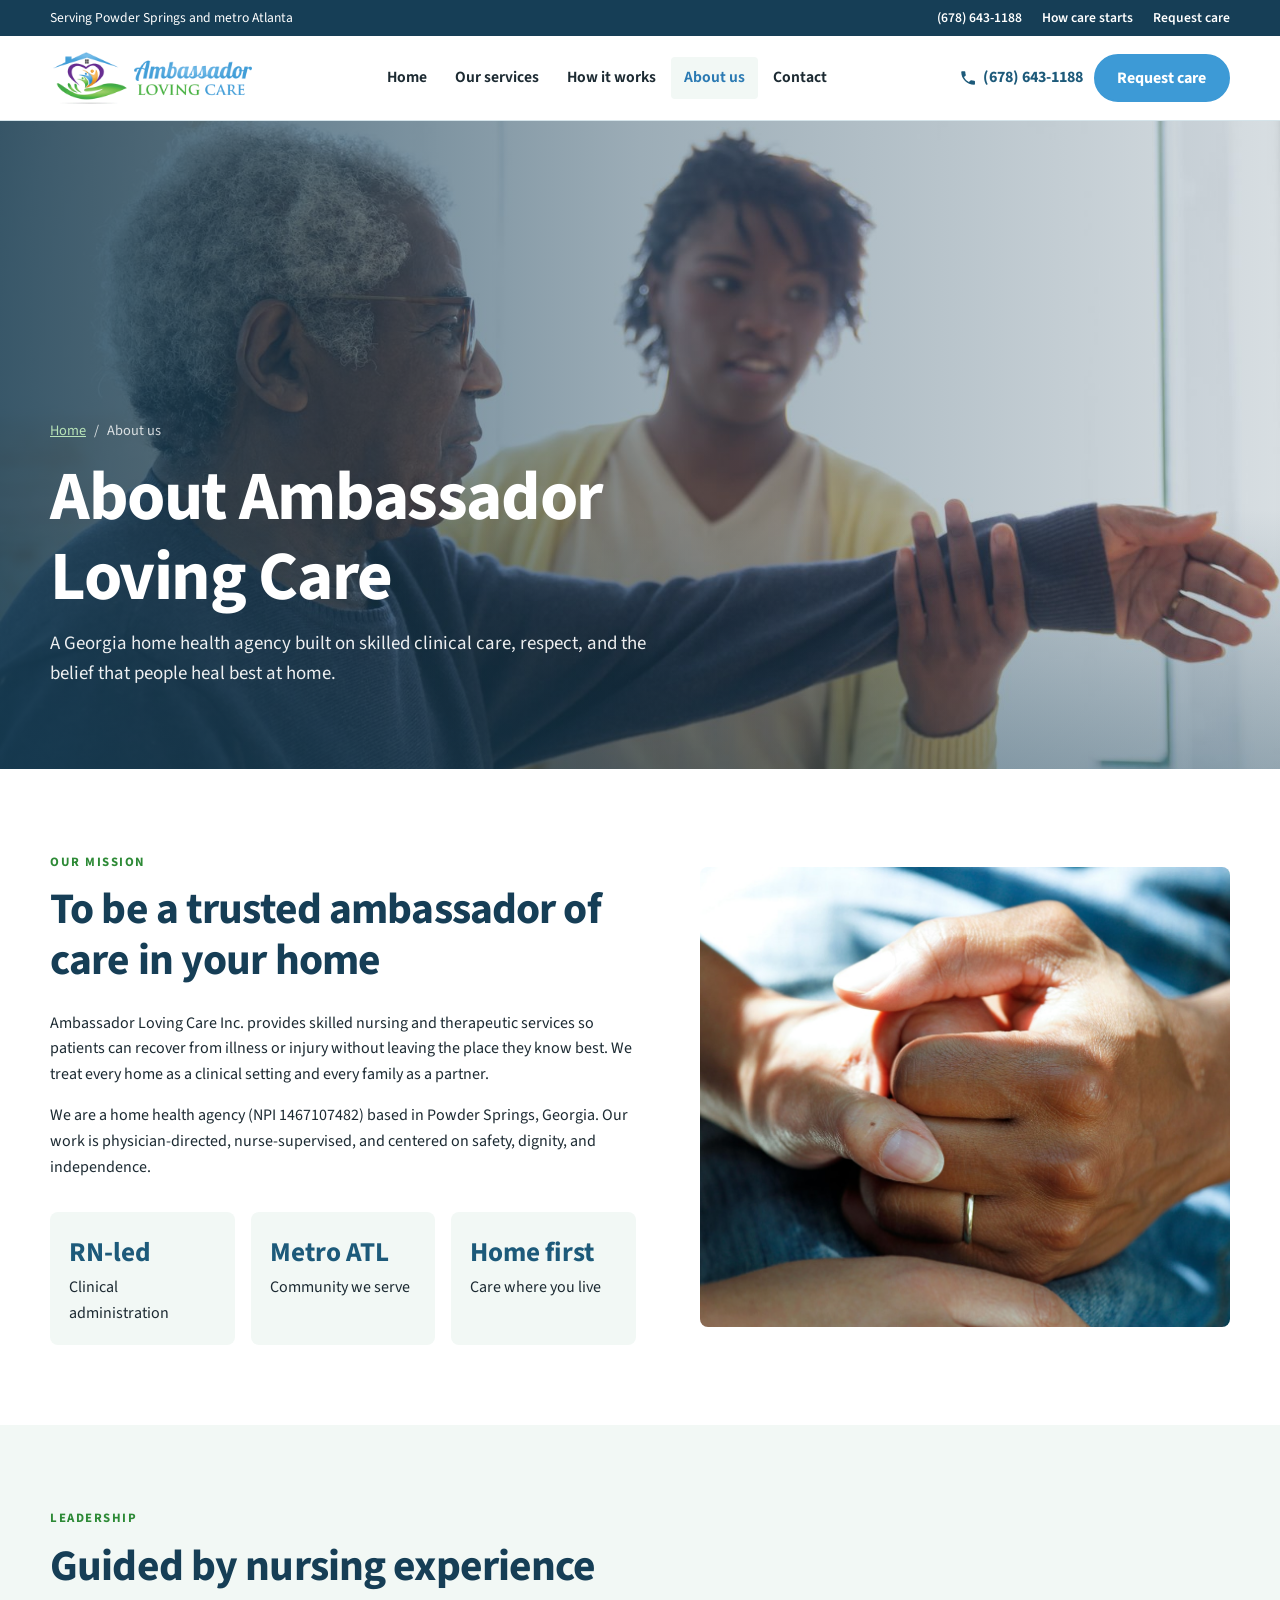
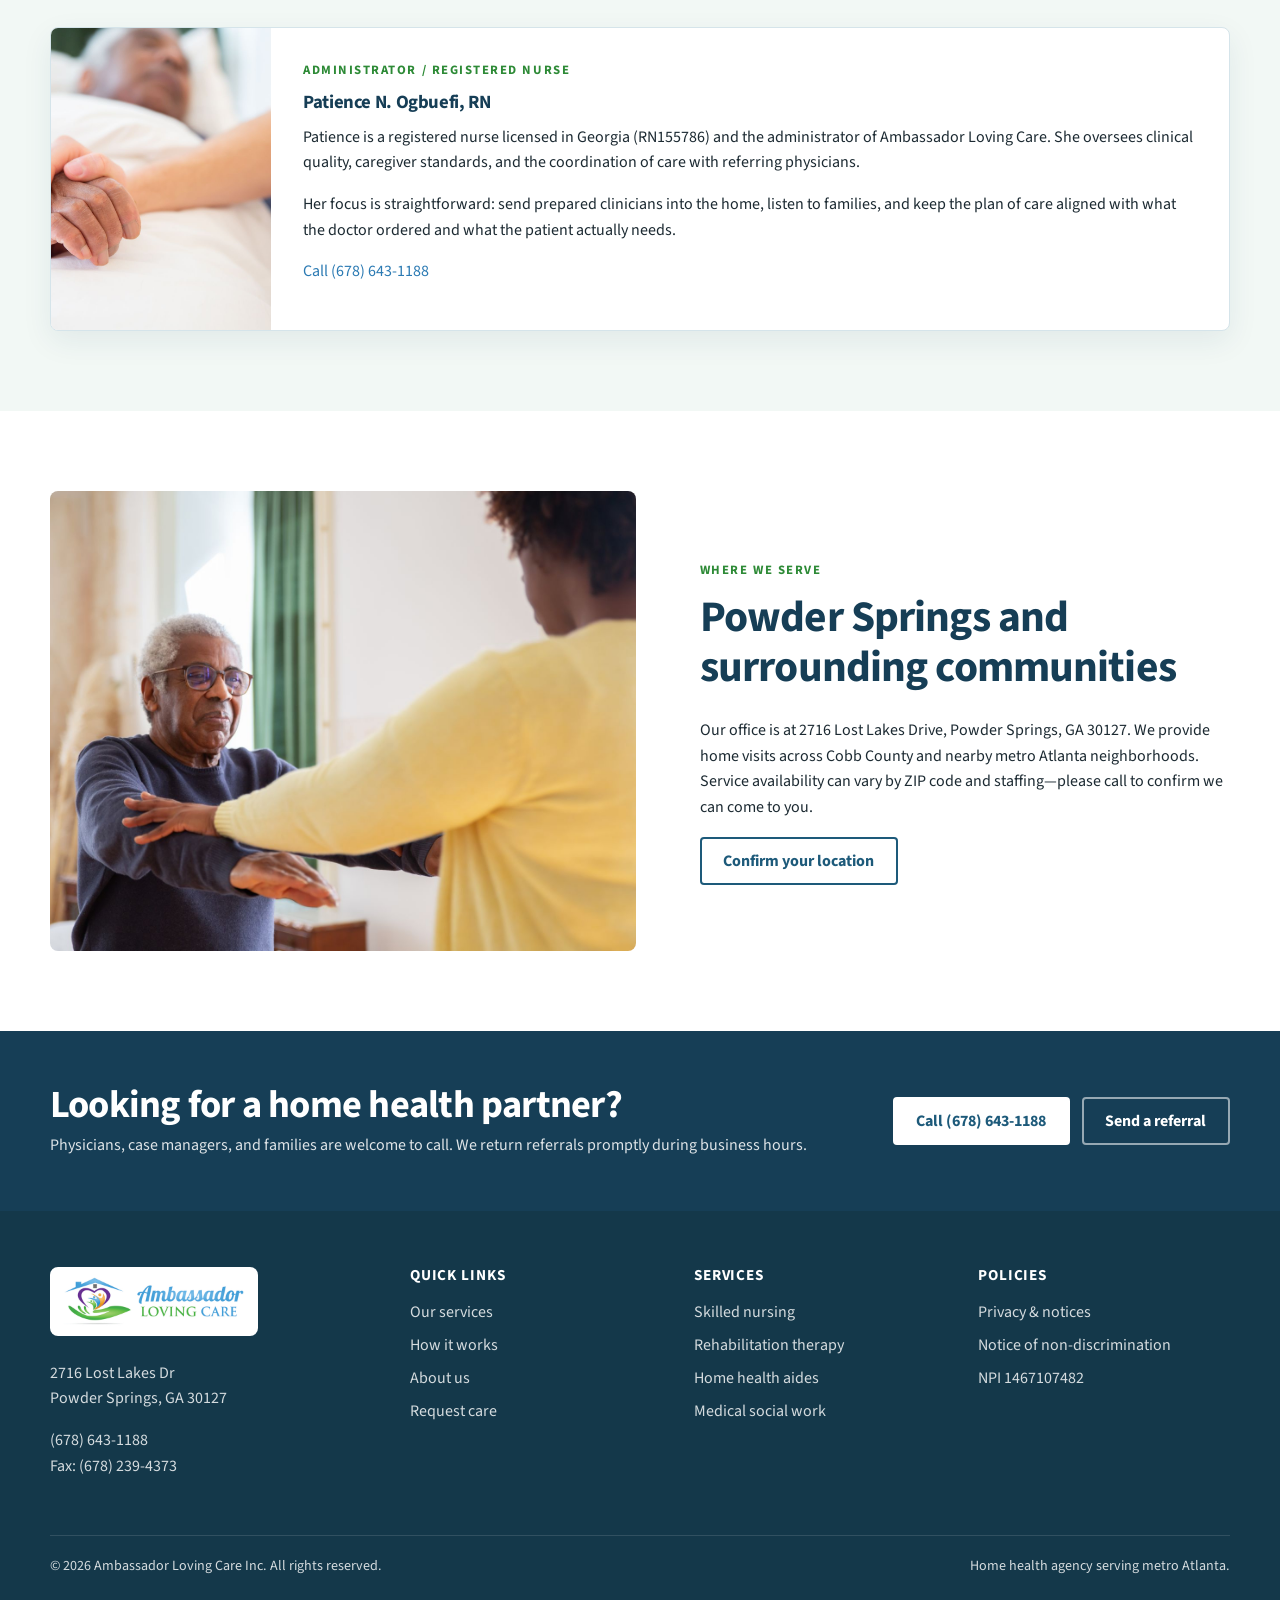
==== about.html @ 0160093c "first commit" ====
<!DOCTYPE html>
<html lang="en">
<head>
  <meta charset="UTF-8">
  <meta name="viewport" content="width=device-width, initial-scale=1">
  <title>About Ambassador Loving Care | Home Health in Powder Springs, GA</title>
  <meta name="description" content="Ambassador Loving Care Inc. is a home health agency in Powder Springs, Georgia, led by administrator Patience N. Ogbuefi, RN.">
  <link rel="icon" href="assets/favicon.png" type="image/png">
  <link rel="preconnect" href="https://fonts.googleapis.com">
  <link rel="preconnect" href="https://fonts.gstatic.com" crossorigin>
  <link href="https://fonts.googleapis.com/css2?family=Source+Sans+3:wght@400;600;700;800&display=swap" rel="stylesheet">
  <link rel="stylesheet" href="css/styles.css">
</head>
<body>
  <a class="skip-link" href="#main">Skip to main content</a>
  <div class="utility-bar">
    <div class="container">
      <span>Serving Powder Springs and metro Atlanta</span>
      <ul class="utility-links">
        <li><a href="tel:+16786431188">(678) 643-1188</a></li>
        <li><a href="how-it-works.html">How care starts</a></li>
        <li><a href="contact.html">Request care</a></li>
      </ul>
    </div>
  </div>
  <header class="site-header">
    <div class="container header-inner">
      <a class="logo" href="index.html">
        <img src="assets/logo-transparent.png" alt="Ambassador Loving Care">
      </a>
      <nav aria-label="Primary">
        <ul class="nav-main">
          <li><a href="index.html">Home</a></li>
          <li><a href="services.html">Our services</a></li>
          <li><a href="how-it-works.html">How it works</a></li>
          <li><a href="about.html" aria-current="page">About us</a></li>
          <li><a href="contact.html">Contact</a></li>
        </ul>
      </nav>
      <div class="header-cta">
        <a class="phone-link" href="tel:+16786431188">
          <svg width="18" height="18" viewBox="0 0 24 24" fill="none" aria-hidden="true"><path d="M6.6 10.8c1.5 3 3.6 5.1 6.6 6.6l2.2-2.2c.3-.3.7-.4 1.1-.2 1.2.4 2.5.6 3.8.6.6 0 1 .4 1 1V20c0 .6-.4 1-1 1C10.7 21 3 13.3 3 4c0-.6.4-1 1-1h3.4c.6 0 1 .4 1 1 0 1.3.2 2.6.6 3.8.1.4 0 .8-.2 1.1L6.6 10.8Z" fill="currentColor"/></svg>
          <span class="full">(678) 643-1188</span>
        </a>
        <a class="btn btn-primary" href="contact.html">Request care</a>
        <button class="menu-toggle" type="button" aria-expanded="false" aria-controls="mobile-menu" aria-label="Open menu"><span></span></button>
      </div>
    </div>
    <div class="nav-drawer" id="mobile-menu">
      <a href="index.html">Home</a>
      <a href="services.html">Our services</a>
      <a href="how-it-works.html">How it works</a>
      <a href="about.html" aria-current="page">About us</a>
      <a href="contact.html">Contact</a>
      <div class="drawer-actions">
        <a class="btn btn-outline" href="tel:+16786431188">Call (678) 643-1188</a>
        <a class="btn btn-primary" href="contact.html">Request care</a>
      </div>
    </div>
  </header>

  <main id="main">
    <section class="hero page-hero">
      <div class="hero-media">
        <img src="assets/images/pt.jpg" alt="In-home therapy with an older adult">
      </div>
      <div class="container">
        <div class="hero-content">
          <ul class="breadcrumb">
            <li><a href="index.html">Home</a></li>
            <li>/</li>
            <li>About us</li>
          </ul>
          <h1>About Ambassador Loving Care</h1>
          <p>A Georgia home health agency built on skilled clinical care, respect, and the belief that people heal best at home.</p>
        </div>
      </div>
    </section>

    <section class="section">
      <div class="container split">
        <div class="split-copy">
          <p class="eyebrow">Our mission</p>
          <h2>To be a trusted ambassador of care in your home</h2>
          <p>Ambassador Loving Care Inc. provides skilled nursing and therapeutic services so patients can recover from illness or injury without leaving the place they know best. We treat every home as a clinical setting and every family as a partner.</p>
          <p>We are a home health agency (NPI 1467107482) based in Powder Springs, Georgia. Our work is physician-directed, nurse-supervised, and centered on safety, dignity, and independence.</p>
          <div class="stat-row">
            <div class="stat"><strong>RN-led</strong> Clinical administration</div>
            <div class="stat"><strong>Metro ATL</strong> Community we serve</div>
            <div class="stat"><strong>Home first</strong> Care where you live</div>
          </div>
        </div>
        <img src="assets/images/home-visit.jpg" alt="Clinician visiting a patient at home">
      </div>
    </section>

    <section class="section bg-paper">
      <div class="container">
        <div class="section-head">
          <p class="eyebrow">Leadership</p>
          <h2>Guided by nursing experience</h2>
        </div>
        <article class="team-card">
          <img src="assets/images/home-care.jpg" alt="Compassionate bedside support">
          <div class="team-copy">
            <p class="eyebrow">Administrator / Registered Nurse</p>
            <h3>Patience N. Ogbuefi, RN</h3>
            <p>Patience is a registered nurse licensed in Georgia (RN155786) and the administrator of Ambassador Loving Care. She oversees clinical quality, caregiver standards, and the coordination of care with referring physicians.</p>
            <p>Her focus is straightforward: send prepared clinicians into the home, listen to families, and keep the plan of care aligned with what the doctor ordered and what the patient actually needs.</p>
            <p><a href="tel:+16786431188">Call (678) 643-1188</a></p>
          </div>
        </article>
      </div>
    </section>

    <section class="section">
      <div class="container split">
        <img src="assets/images/aide.jpg" alt="Staying independent at home with support">
        <div class="split-copy">
          <p class="eyebrow">Where we serve</p>
          <h2>Powder Springs and surrounding communities</h2>
          <p>Our office is at 2716 Lost Lakes Drive, Powder Springs, GA 30127. We provide home visits across Cobb County and nearby metro Atlanta neighborhoods. Service availability can vary by ZIP code and staffing—please call to confirm we can come to you.</p>
          <a class="btn btn-outline" href="contact.html">Confirm your location</a>
        </div>
      </div>
    </section>

    <section class="section-sm bg-navy">
      <div class="container cta-band">
        <div>
          <h2>Looking for a home health partner?</h2>
          <p>Physicians, case managers, and families are welcome to call. We return referrals promptly during business hours.</p>
        </div>
        <div class="cta-actions">
          <a class="btn btn-white" href="tel:+16786431188">Call (678) 643-1188</a>
          <a class="btn btn-ghost" href="contact.html">Send a referral</a>
        </div>
      </div>
    </section>
  </main>

  <footer class="site-footer">
    <div class="container">
      <div class="footer-grid">
        <div>
          <a class="footer-logo" href="index.html">
            <img src="assets/logo.png" alt="Ambassador Loving Care">
          </a>
          <p style="margin-top:1rem">2716 Lost Lakes Dr<br>Powder Springs, GA 30127</p>
          <p><a href="tel:+16786431188">(678) 643-1188</a><br>Fax: (678) 239-4373</p>
        </div>
        <div>
          <h3>Quick links</h3>
          <ul>
            <li><a href="services.html">Our services</a></li>
            <li><a href="how-it-works.html">How it works</a></li>
            <li><a href="about.html">About us</a></li>
            <li><a href="contact.html">Request care</a></li>
          </ul>
        </div>
        <div>
          <h3>Services</h3>
          <ul>
            <li><a href="services.html#skilled">Skilled nursing</a></li>
            <li><a href="services.html#therapy">Rehabilitation therapy</a></li>
            <li><a href="services.html#support">Home health aides</a></li>
            <li><a href="services.html#social">Medical social work</a></li>
          </ul>
        </div>
        <div>
          <h3>Policies</h3>
          <ul>
            <li><a href="privacy.html">Privacy &amp; notices</a></li>
            <li><a href="privacy.html#nondiscrimination">Notice of non-discrimination</a></li>
            <li>NPI 1467107482</li>
          </ul>
        </div>
      </div>
      <div class="footer-bottom">
        <span>© 2026 Ambassador Loving Care Inc. All rights reserved.</span>
        <span>Home health agency serving metro Atlanta.</span>
      </div>
    </div>
  </footer>
  <div class="mobile-cta">
    <a class="btn btn-outline" href="tel:+16786431188">Call</a>
    <a class="btn btn-primary" href="contact.html">Request care</a>
  </div>
  <script src="js/main.js"></script>
</body>
</html>
---- css/styles.css ----
:root {
  --blue: #3d9ad6;
  --blue-hover: #2e86c0;
  --blue-deep: #2b7ab3;
  --navy: #1d5a7a;
  --navy-deep: #163e56;
  --ink: #1c2a32;
  --muted: #5b6b73;
  --line: #d5e4ea;
  --paper: #f2f8f5;
  --white: #fff;
  --green: #3eaa47;
  --green-deep: #2d8a36;
  --purple: #682890;
  --amber: #d88820;
  --shadow: 0 10px 30px rgba(22, 62, 86, 0.08);
  --radius: 6px;
  --header: 84px;
  --max: 1180px;
  --font: "Source Sans 3", "Segoe UI", Helvetica, Arial, sans-serif;
}

*,
*::before,
*::after {
  box-sizing: border-box;
}

html {
  scroll-behavior: smooth;
}

body {
  margin: 0;
  font-family: var(--font);
  color: var(--ink);
  background: var(--white);
  line-height: 1.6;
  -webkit-font-smoothing: antialiased;
}

img {
  max-width: 100%;
  display: block;
}

a {
  color: var(--blue-deep);
  text-decoration: none;
}

a:hover {
  text-decoration: underline;
}

h1,
h2,
h3,
h4 {
  margin: 0 0 0.6em;
  line-height: 1.15;
  font-weight: 700;
  letter-spacing: -0.02em;
  color: var(--navy-deep);
}

p {
  margin: 0 0 1em;
}

ul {
  margin: 0;
  padding: 0;
}

button,
input,
select,
textarea {
  font-family: inherit;
}

.skip-link {
  position: absolute;
  left: -999px;
  top: 0;
  background: var(--navy);
  color: #fff;
  padding: 0.6rem 1rem;
  z-index: 1000;
}

.skip-link:focus {
  left: 1rem;
  top: 1rem;
}

.container {
  width: min(var(--max), calc(100% - 40px));
  margin-inline: auto;
}

.eyebrow {
  display: inline-block;
  font-size: 0.8rem;
  font-weight: 700;
  letter-spacing: 0.12em;
  text-transform: uppercase;
  color: var(--green-deep);
  margin-bottom: 0.75rem;
}

.lead {
  font-size: 1.15rem;
  color: var(--muted);
  max-width: 42rem;
}

/* Buttons */
.btn {
  display: inline-flex;
  align-items: center;
  justify-content: center;
  gap: 0.5rem;
  min-height: 48px;
  padding: 0.75rem 1.35rem;
  border-radius: 4px;
  border: 2px solid transparent;
  font-weight: 700;
  font-size: 1rem;
  line-height: 1;
  cursor: pointer;
  text-decoration: none;
  transition: 0.18s ease;
}

.header-cta .btn-primary {
  border-radius: 999px;
  padding-inline: 1.35rem;
}

.btn-soft {
  background: #fff;
  color: var(--ink);
  border-color: #d5dce2;
}

.btn-soft:hover {
  background: var(--paper);
  border-color: #c5ced6;
  color: var(--navy-deep);
}

.btn-primary {
  background: var(--blue);
  color: #fff;
  border-color: var(--blue);
}

.btn-primary:hover {
  background: var(--blue-hover);
  border-color: var(--blue-hover);
}

.btn-outline {
  background: transparent;
  color: var(--navy);
  border-color: var(--navy);
}

.btn-outline:hover {
  background: var(--navy);
  color: #fff;
}

.btn-white {
  background: #fff;
  color: var(--navy);
  border-color: #fff;
}

.btn-white:hover {
  background: var(--paper);
}

.btn-ghost {
  background: transparent;
  color: #fff;
  border-color: rgba(255, 255, 255, 0.55);
}

.btn-ghost:hover {
  background: #fff;
  color: var(--navy);
  border-color: #fff;
}

/* Header */
.utility-bar {
  background: var(--navy-deep);
  color: #fff;
  font-size: 0.85rem;
}

.utility-bar .container {
  display: flex;
  justify-content: space-between;
  align-items: center;
  min-height: 36px;
  gap: 1rem;
}

.utility-bar a {
  color: #fff;
  font-weight: 600;
}

.utility-links {
  display: flex;
  gap: 1.25rem;
  list-style: none;
}

.site-header {
  position: sticky;
  top: 0;
  z-index: 50;
  background: #fff;
  border-bottom: 1px solid var(--line);
}

.header-inner {
  display: grid;
  grid-template-columns: auto 1fr auto;
  align-items: center;
  min-height: var(--header);
  gap: 1.5rem;
}

.logo {
  display: flex;
  align-items: center;
  color: inherit;
  text-decoration: none;
}

.logo:hover {
  text-decoration: none;
}

.logo img {
  height: 58px;
  width: auto;
  display: block;
}

.footer-logo {
  display: inline-block;
  background: #fff;
  border-radius: 8px;
  padding: 0.55rem 0.75rem;
}

.footer-logo img {
  height: 52px;
  width: auto;
}

.nav-main {
  display: flex;
  justify-content: center;
  gap: 0.15rem;
  list-style: none;
}

.nav-main a {
  display: block;
  padding: 0.55rem 0.8rem;
  color: var(--ink);
  font-weight: 650;
  font-size: 0.98rem;
  border-radius: 4px;
}

.nav-main a:hover,
.nav-main a[aria-current="page"] {
  color: var(--blue-deep);
  text-decoration: none;
  background: var(--paper);
}

.header-cta {
  display: flex;
  align-items: center;
  gap: 0.65rem;
}

.phone-link {
  display: inline-flex;
  align-items: center;
  gap: 0.4rem;
  font-weight: 700;
  color: var(--navy);
  white-space: nowrap;
}

.phone-link:hover {
  color: var(--blue-deep);
  text-decoration: none;
}

.menu-toggle {
  display: none;
  align-items: center;
  gap: 0.45rem;
  min-width: 44px;
  height: 44px;
  border: 0;
  background: transparent;
  cursor: pointer;
  padding: 0 0.35rem;
  font-weight: 700;
  color: var(--navy);
}

.menu-toggle span,
.menu-toggle span::before,
.menu-toggle span::after {
  display: block;
  width: 22px;
  height: 2px;
  background: var(--navy);
  position: relative;
  margin: auto;
}

.menu-toggle span::before,
.menu-toggle span::after {
  content: "";
  position: absolute;
  left: 0;
}

.menu-toggle span::before {
  top: -7px;
}

.menu-toggle span::after {
  top: 7px;
}

.menu-toggle::after {
  content: "Menu";
  font-size: 0.95rem;
}

/* Hero — homepage contained split */
.hero-wrap {
  background: #fff;
  padding: 1.15rem 0 0.35rem;
}

.hero-split {
  display: grid;
  grid-template-columns: 1fr 1.05fr;
  min-height: 540px;
  background: #f3f5f7;
  color: var(--ink);
  overflow: hidden;
  border-radius: 32px;
}

.hero-split .hero-copy {
  display: flex;
  align-items: center;
  padding: 3.5rem 2.5rem 3.5rem 3.4rem;
}

.hero-copy-inner {
  max-width: 32rem;
  width: 100%;
}

.hero-badge {
  display: inline-flex;
  align-items: center;
  margin: 0 0 1.2rem;
  padding: 0.4rem 0.9rem;
  border: 1px solid #e1e6ea;
  border-radius: 999px;
  background: #fff;
  font-size: 0.82rem;
  font-weight: 700;
  color: var(--navy);
  letter-spacing: 0.01em;
}

.hero-split h1 {
  color: var(--navy-deep);
  font-size: clamp(2.3rem, 4.4vw, 3.6rem);
  margin-bottom: 0.85rem;
  letter-spacing: -0.03em;
}

.hero-split p {
  font-size: 1.08rem;
  color: var(--muted);
  margin-bottom: 1.7rem;
  max-width: 28rem;
}

.hero-actions {
  display: flex;
  flex-wrap: wrap;
  gap: 0.75rem;
}

.hero-split .btn {
  border-radius: 999px;
  padding-inline: 1.45rem;
}

.hero-split .hero-media {
  position: relative;
  min-height: 540px;
  margin: 0;
  height: 100%;
}

.hero-split .hero-media::after {
  display: none;
}

.hero-split .hero-media img {
  width: 100%;
  height: 100%;
  object-fit: cover;
  object-position: center 18%;
}

/* Inner-page photo banner */
.hero:not(.hero-split) {
  position: relative;
  min-height: 72vh;
  display: grid;
  align-items: end;
  color: #fff;
  background: #163e56;
  overflow: hidden;
}

.hero:not(.hero-split) .hero-media {
  position: absolute;
  inset: 0;
}

.hero:not(.hero-split) .hero-media img {
  width: 100%;
  height: 100%;
  object-fit: cover;
  object-position: center 28%;
}

.hero:not(.hero-split) .hero-media::after {
  content: "";
  position: absolute;
  inset: 0;
  background:
    linear-gradient(90deg, rgba(22, 62, 86, 0.82) 0%, rgba(22, 62, 86, 0.42) 50%, rgba(22, 62, 86, 0.16) 100%),
    linear-gradient(0deg, rgba(22, 62, 86, 0.35), transparent 40%);
}

.hero-content {
  position: relative;
  z-index: 1;
  padding: 5.5rem 0 4.25rem;
  max-width: 40rem;
}

.hero:not(.hero-split) h1 {
  color: #fff;
  font-size: clamp(2.6rem, 5.4vw, 4.4rem);
  margin-bottom: 0.7rem;
}

.hero:not(.hero-split) p {
  font-size: 1.18rem;
  color: rgba(255, 255, 255, 0.92);
  margin-bottom: 1.5rem;
}

.hero:not(.hero-split) .eyebrow {
  color: #b7e3b8;
}

.hero:not(.hero-split) a:not(.btn) {
  color: #b7e3b8;
  text-decoration: underline;
}

.page-hero {
  min-height: 42vh;
}

.page-hero .hero-content {
  padding-top: 4.25rem;
  padding-bottom: 3.5rem;
}

.breadcrumb {
  display: flex;
  gap: 0.5rem;
  list-style: none;
  font-size: 0.9rem;
  margin-bottom: 1rem;
  color: rgba(255, 255, 255, 0.8);
}

.breadcrumb a {
  color: #fff;
}

/* Sections */
.section {
  padding: 5rem 0;
}

.section-sm {
  padding: 3.25rem 0;
}

.bg-paper {
  background: var(--paper);
}

.bg-navy {
  background: var(--navy-deep);
  color: #fff;
}

.bg-navy h2,
.bg-navy h3 {
  color: #fff;
}

.split {
  display: grid;
  grid-template-columns: 1.05fr 0.95fr;
  gap: 4rem;
  align-items: center;
}

.split img {
  width: 100%;
  height: 460px;
  object-fit: cover;
  border-radius: 8px;
}

.split-copy h2 {
  font-size: clamp(2rem, 3.4vw, 2.85rem);
}

.values-wrap {
  display: grid;
  grid-template-columns: minmax(0, 0.85fr) minmax(0, 1.15fr);
  gap: 4rem;
  align-items: start;
}

.values-wrap h2 {
  font-size: clamp(2rem, 3.4vw, 2.85rem);
  margin-bottom: 0;
}

.values {
  margin: 0;
  display: grid;
  grid-template-columns: 1fr 1fr;
}

.values > div {
  padding: 1.4rem 1.6rem 1.5rem 0;
  border-top: 1px solid #c5ced4;
}

.values > div:nth-child(odd) {
  padding-right: 1.8rem;
}

.values > div:nth-child(even) {
  padding-left: 1.8rem;
}

.values dt {
  font-size: 1.2rem;
  font-weight: 700;
  color: var(--navy-deep);
  margin-bottom: 0.4rem;
}

.values dd {
  margin: 0;
  color: var(--muted);
}

.process {
  list-style: none;
  margin: 1.4rem 0 1.6rem;
  padding: 0;
  counter-reset: process;
}

.process li {
  position: relative;
  padding: 0 0 1.55rem 3.1rem;
  counter-increment: process;
}

.process li:last-child {
  padding-bottom: 0;
}

.process li::before {
  content: counter(process);
  position: absolute;
  left: 0;
  top: 0.05rem;
  font-size: 1.05rem;
  font-weight: 800;
  color: var(--green-deep);
  font-variant-numeric: tabular-nums;
}

.process li::after {
  content: "";
  position: absolute;
  left: 0.55rem;
  top: 1.7rem;
  bottom: 0.2rem;
  width: 1px;
  background: #c5ced4;
}

.process li:last-child::after {
  display: none;
}

.process h3 {
  font-size: 1.15rem;
  margin-bottom: 0.25rem;
}

.process p {
  margin: 0;
  color: var(--muted);
}

.section-head {
  max-width: 46rem;
  margin-bottom: 2.25rem;
}

.section-head h2 {
  font-size: clamp(2rem, 3.4vw, 2.8rem);
}

.program-grid {
  display: grid;
  grid-template-columns: repeat(3, 1fr);
  gap: 1.25rem;
}

.program-card {
  position: relative;
  min-height: 340px;
  border-radius: 8px;
  overflow: hidden;
  display: flex;
  align-items: flex-end;
  color: #fff;
}

.program-card img {
  position: absolute;
  inset: 0;
  width: 100%;
  height: 100%;
  object-fit: cover;
  object-position: center 30%;
}

.program-card::after {
  content: "";
  position: absolute;
  inset: 0;
  background: linear-gradient(180deg, rgba(22, 62, 86, 0.05), rgba(22, 62, 86, 0.78));
}

.program-card div {
  position: relative;
  z-index: 1;
  padding: 1.5rem;
}

.program-card h3 {
  color: #fff;
  font-size: 1.45rem;
  margin-bottom: 0.35rem;
}

.program-card p {
  margin: 0 0 0.85rem;
  color: rgba(255, 255, 255, 0.9);
}

.program-card .btn {
  min-height: 40px;
  padding: 0.55rem 0.95rem;
  font-size: 0.92rem;
}

.news-grid {
  display: grid;
  grid-template-columns: repeat(3, 1fr);
  gap: 1.25rem;
}

.news-card {
  background: #fff;
  border: 1px solid var(--line);
  border-radius: 8px;
  overflow: hidden;
}

.news-card img {
  width: 100%;
  height: 190px;
  object-fit: cover;
}

.news-card div {
  padding: 1.25rem 1.2rem 1.4rem;
}

.news-card h3 {
  font-size: 1.15rem;
}

.news-card p {
  color: var(--muted);
  margin-bottom: 0.75rem;
}

.cta-band {
  display: grid;
  grid-template-columns: 1.4fr auto;
  gap: 2rem;
  align-items: center;
}

.cta-band h2 {
  font-size: clamp(1.8rem, 3vw, 2.4rem);
  margin-bottom: 0.4rem;
}

.cta-band p {
  margin: 0;
  color: rgba(255, 255, 255, 0.86);
}

.cta-actions {
  display: flex;
  gap: 0.75rem;
  flex-wrap: wrap;
}

.service-list {
  display: grid;
  grid-template-columns: 1fr 1fr;
  gap: 1.25rem;
}

.service-item {
  display: grid;
  grid-template-columns: 72px 1fr;
  gap: 1rem;
  background: #fff;
  border: 1px solid var(--line);
  border-radius: 8px;
  padding: 1.2rem;
}

.service-item img,
.service-item .icon-box {
  width: 72px;
  height: 72px;
  object-fit: cover;
  border-radius: 6px;
  background: var(--paper);
}

.icon-box {
  display: grid;
  place-items: center;
  color: var(--blue-deep);
}

.service-item h3 {
  font-size: 1.15rem;
  margin-bottom: 0.3rem;
}

.service-item p {
  margin: 0;
  color: var(--muted);
}

.checklist {
  list-style: none;
  display: grid;
  gap: 0.7rem;
}

.checklist li {
  display: flex;
  gap: 0.7rem;
  align-items: flex-start;
}

.checklist svg {
  flex-shrink: 0;
  margin-top: 3px;
  color: var(--green);
}

.team-card {
  display: grid;
  grid-template-columns: 220px 1fr;
  gap: 2rem;
  background: #fff;
  border: 1px solid var(--line);
  border-radius: 8px;
  overflow: hidden;
  box-shadow: var(--shadow);
}

.team-card img {
  width: 100%;
  height: 100%;
  min-height: 260px;
  object-fit: cover;
}

.team-copy {
  padding: 1.8rem 1.8rem 1.8rem 0;
}

.stat-row {
  display: grid;
  grid-template-columns: repeat(3, 1fr);
  gap: 1rem;
  margin-top: 2rem;
}

.stat {
  padding: 1.2rem;
  background: var(--paper);
  border-radius: 8px;
}

.stat strong {
  display: block;
  font-size: 1.7rem;
  color: var(--navy);
}

.contact-layout {
  display: grid;
  grid-template-columns: 1.35fr 0.85fr;
  gap: 1.5rem;
  align-items: start;
}

.form-grid {
  display: grid;
  grid-template-columns: 1fr 1fr;
  gap: 1rem;
}

.form-grid .full {
  grid-column: 1 / -1;
}

label {
  display: block;
  font-weight: 700;
  font-size: 0.92rem;
  margin-bottom: 0.35rem;
}

input,
select,
textarea {
  width: 100%;
  border: 1px solid #c9d3da;
  border-radius: 4px;
  padding: 0.75rem 0.8rem;
  font-size: 1rem;
  background: #fff;
}

input:focus,
select:focus,
textarea:focus {
  outline: 2px solid var(--blue);
  border-color: var(--blue);
}

textarea {
  min-height: 140px;
  resize: vertical;
}

.form-card {
  background: #fff;
  border: 1px solid var(--line);
  border-radius: 8px;
  padding: 1.6rem;
  box-shadow: var(--shadow);
}

.contact-aside {
  background: var(--navy-deep);
  color: #fff;
  border-radius: 8px;
  padding: 1.8rem;
}

.contact-aside h2,
.contact-aside h3 {
  color: #fff;
}

.contact-aside a {
  color: #fff;
  font-weight: 700;
}

.contact-aside p {
  color: rgba(255, 255, 255, 0.86);
}

.success-msg {
  display: none;
  background: #e8f7ee;
  border: 1px solid #b7e4c7;
  color: #14532d;
  padding: 1rem 1.1rem;
  border-radius: 6px;
  margin-bottom: 1rem;
}

.map-wrap iframe {
  width: 100%;
  height: 280px;
  border: 0;
  border-radius: 8px;
}

.faq details {
  border-bottom: 1px solid var(--line);
  padding: 1rem 0;
}

.faq summary {
  cursor: pointer;
  font-weight: 700;
  color: var(--navy);
}

.faq p {
  margin: 0.7rem 0 0.2rem;
  color: var(--muted);
}

/* Footer */
.site-footer {
  background: #14384a;
  color: rgba(255, 255, 255, 0.82);
  padding: 3.5rem 0 1.5rem;
}

.footer-grid {
  display: grid;
  grid-template-columns: 1.3fr 1fr 1fr 1fr;
  gap: 2rem;
  margin-bottom: 2.5rem;
}

.site-footer h3 {
  color: #fff;
  font-size: 0.95rem;
  letter-spacing: 0.06em;
  text-transform: uppercase;
  margin-bottom: 1rem;
}

.site-footer a {
  color: rgba(255, 255, 255, 0.82);
}

.site-footer ul {
  list-style: none;
  display: grid;
  gap: 0.45rem;
}

.footer-bottom {
  display: flex;
  justify-content: space-between;
  gap: 1rem;
  flex-wrap: wrap;
  border-top: 1px solid rgba(255, 255, 255, 0.12);
  padding-top: 1.2rem;
  font-size: 0.88rem;
}

.mobile-cta {
  display: none;
}

.nav-drawer {
  display: none;
}

@media (max-width: 980px) {
  .header-inner {
    grid-template-columns: auto 1fr auto;
  }

  .nav-main,
  .header-cta .btn,
  .header-cta .phone-link {
    display: none;
  }

  .logo img {
    height: 44px;
  }

  .menu-toggle {
    display: flex;
    border: 1px solid var(--line);
    border-radius: 4px;
    padding: 0 0.7rem;
    flex-shrink: 0;
  }

  .hero-content {
    max-width: 100%;
  }

  .mobile-cta .btn {
    font-size: 0.92rem;
    padding-inline: 0.5rem;
    min-height: 46px;
  }

  .split,
  .values-wrap,
  .values,
  .program-grid,
  .news-grid,
  .service-list,
  .cta-band,
  .team-card,
  .footer-grid,
  .form-grid,
  .contact-layout {
    grid-template-columns: 1fr;
  }

  .values > div:nth-child(odd),
  .values > div:nth-child(even) {
    padding-left: 0;
    padding-right: 0;
  }

  .team-copy {
    padding: 1.4rem;
  }

  .split img {
    height: 280px;
  }

  .hero-split {
    grid-template-columns: 1fr;
    min-height: 0;
    border-radius: 22px;
  }

  .hero-split .hero-copy {
    order: 2;
    justify-content: flex-start;
    padding: 1.75rem 1.35rem 2rem;
  }

  .hero-split .hero-media {
    order: 1;
    min-height: 280px;
  }

  .hero-wrap {
    padding: 0.75rem 0 0.15rem;
  }

  .hero:not(.hero-split) {
    min-height: 78vh;
    align-items: center;
  }

  .utility-links {
    display: none;
  }

  .nav-drawer {
    display: none;
    position: absolute;
    left: 0;
    right: 0;
    top: 100%;
    background: #fff;
    border-bottom: 1px solid var(--line);
    padding: 0.75rem 0 1.2rem;
    box-shadow: var(--shadow);
  }

  .nav-drawer.open {
    display: block;
  }

  .nav-drawer a {
    display: block;
    padding: 0.8rem 20px;
    color: var(--ink);
    font-weight: 700;
  }

  .nav-drawer .drawer-actions {
    display: grid;
    gap: 0.6rem;
    padding: 0.6rem 20px 0;
  }

  .mobile-cta {
    display: flex;
    position: sticky;
    bottom: 0;
    z-index: 40;
    background: #fff;
    border-top: 1px solid var(--line);
    padding: 0.7rem 1rem calc(0.7rem + env(safe-area-inset-bottom));
    gap: 0.6rem;
  }

  .mobile-cta .btn {
    flex: 1;
  }

  body.menu-open {
    overflow: hidden;
  }
}

@media (max-width: 640px) {
  .container {
    width: min(var(--max), calc(100% - 28px));
  }

  .section {
    padding: 3.4rem 0;
  }

  .hero h1 {
    font-size: 2.35rem;
  }

  .stat-row {
    grid-template-columns: 1fr;
  }
}
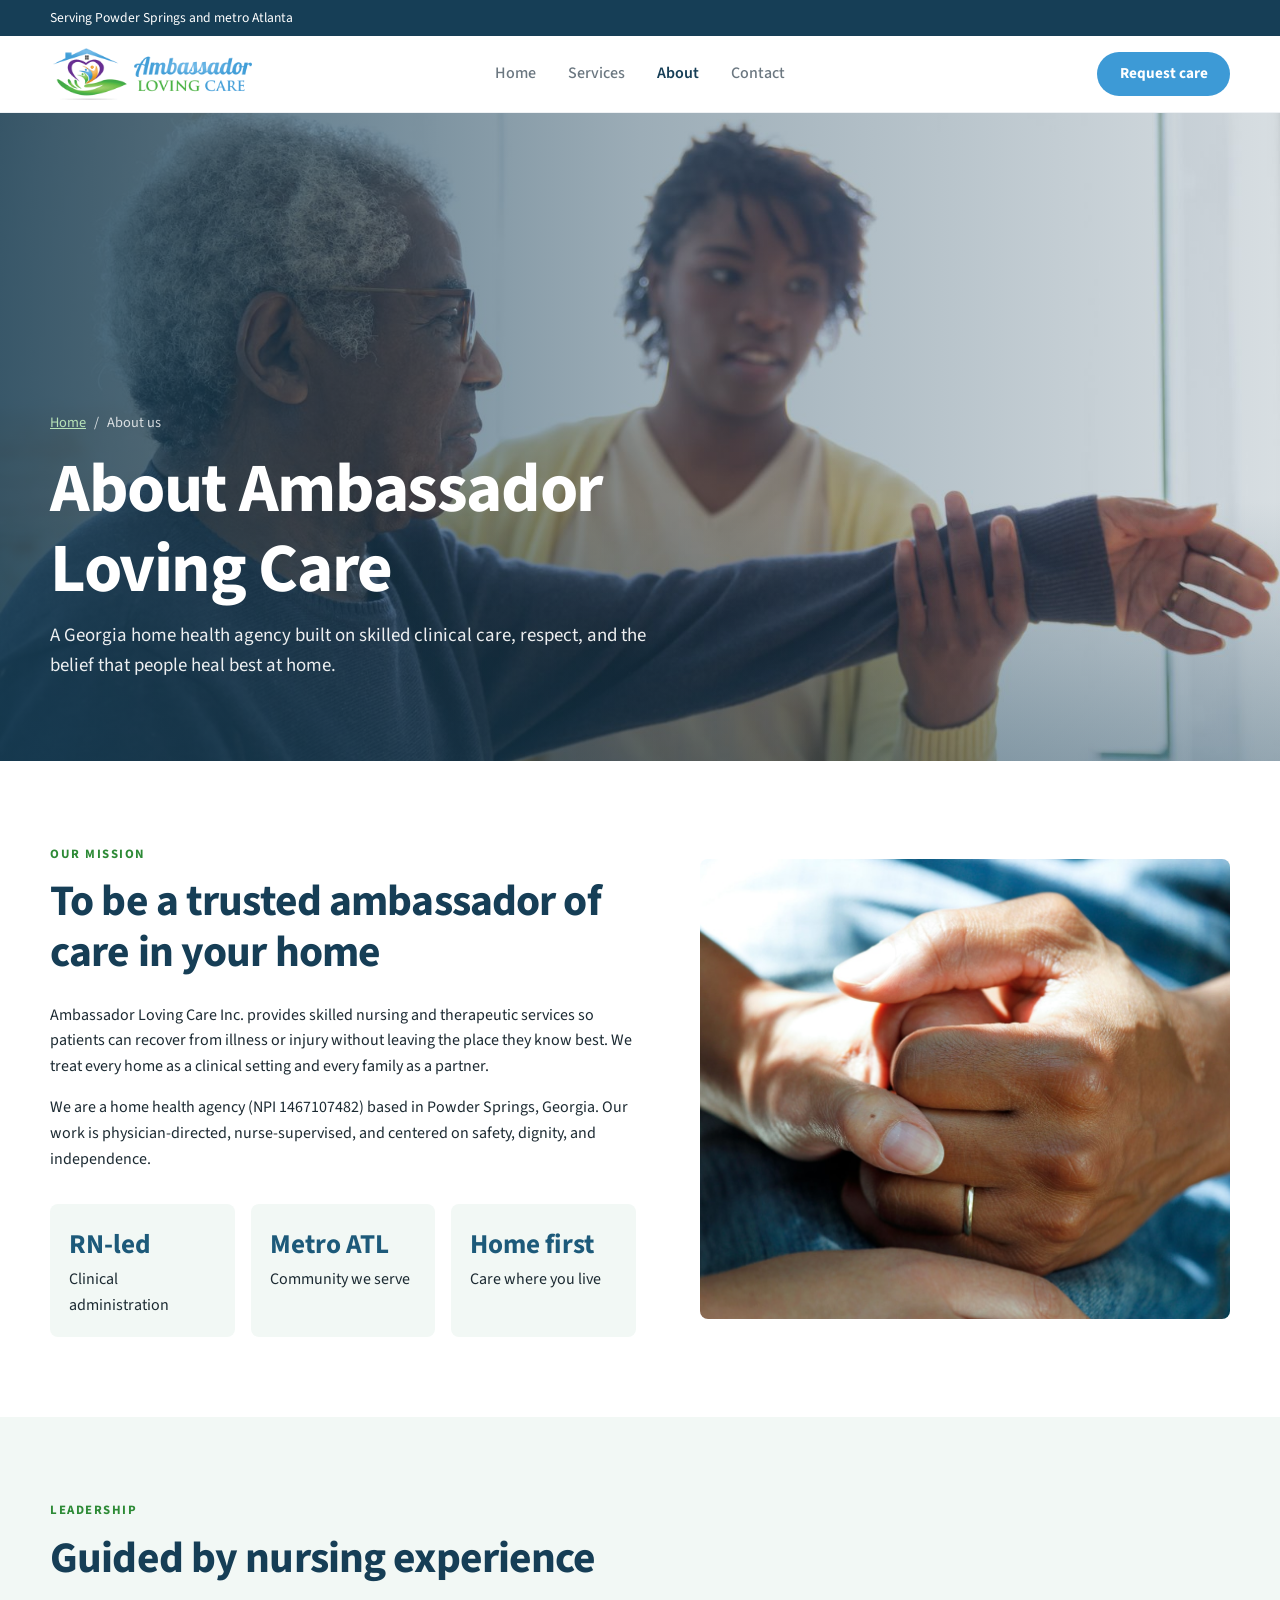
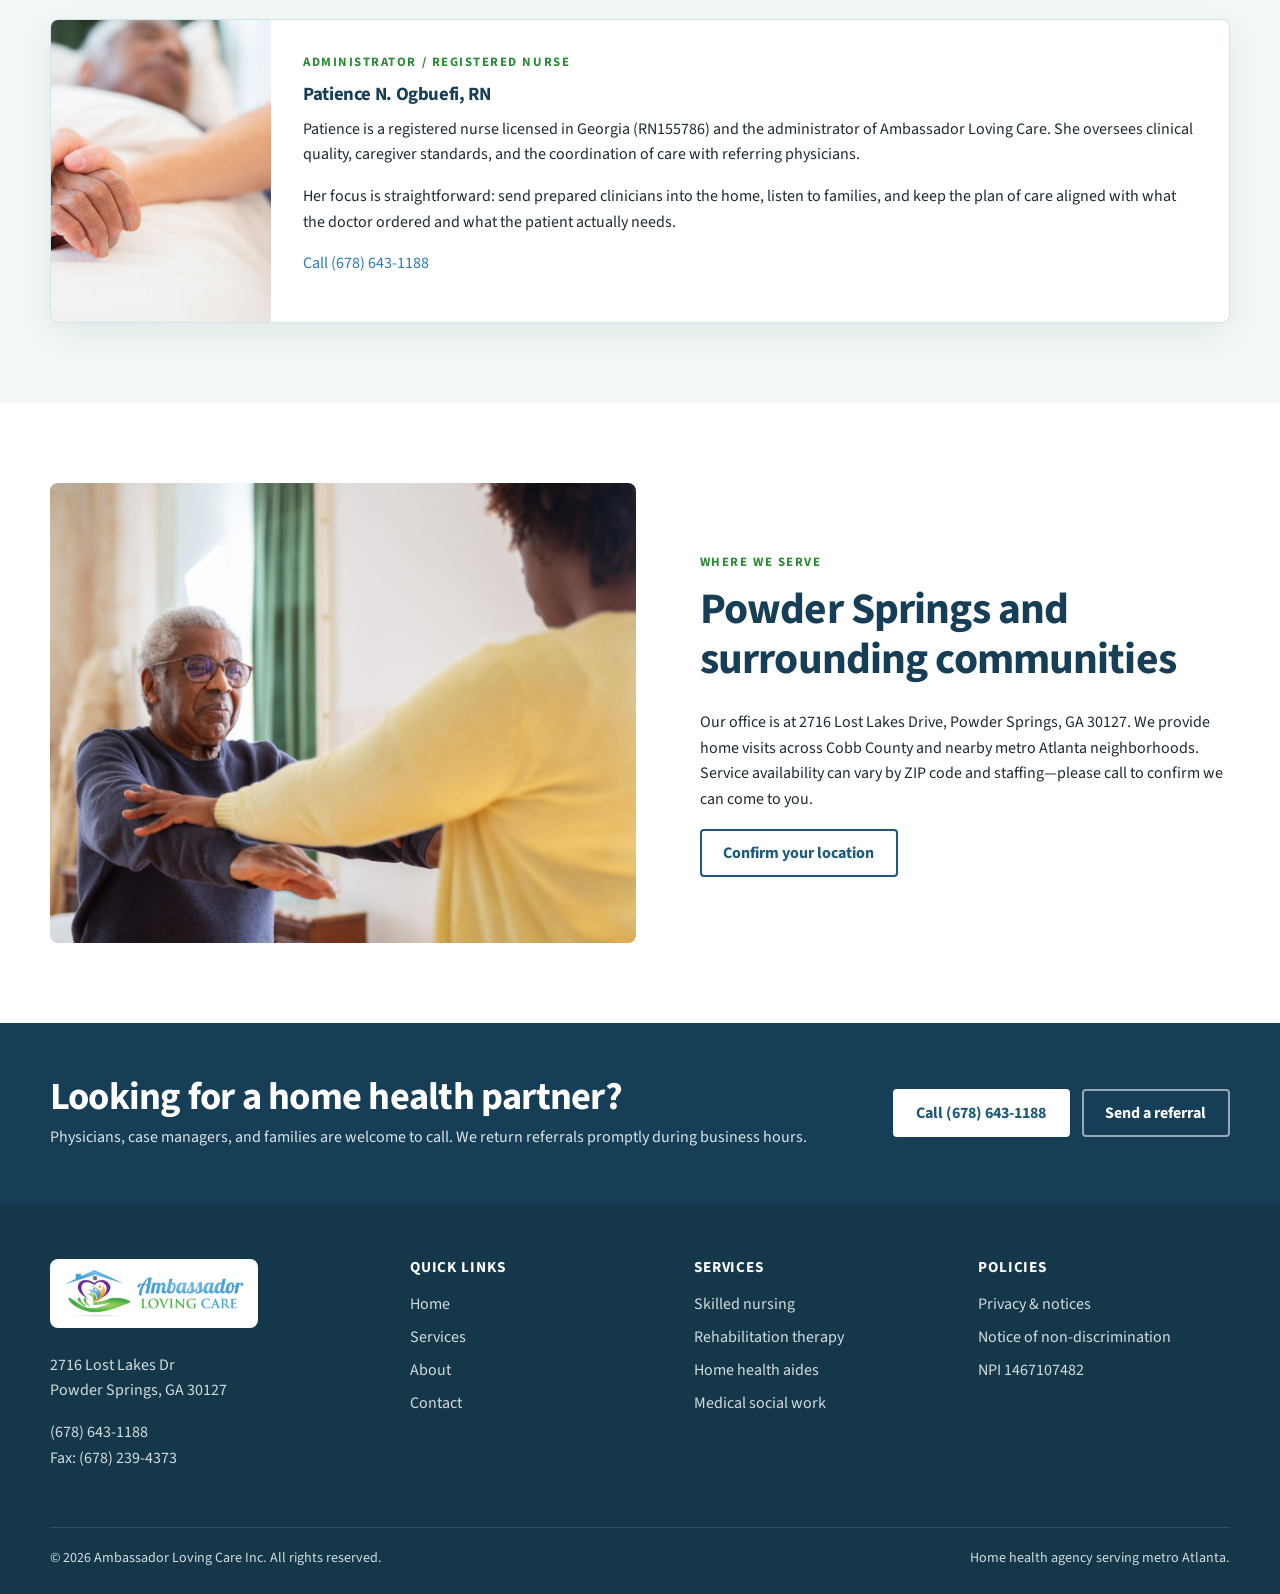
==== commit eccb9062: "update navbar" ====
--- a/about.html
+++ b/about.html
@@ -16,11 +16,6 @@
   <div class="utility-bar">
     <div class="container">
       <span>Serving Powder Springs and metro Atlanta</span>
-      <ul class="utility-links">
-        <li><a href="tel:+16786431188">(678) 643-1188</a></li>
-        <li><a href="how-it-works.html">How care starts</a></li>
-        <li><a href="contact.html">Request care</a></li>
-      </ul>
     </div>
   </div>
   <header class="site-header">
@@ -31,31 +26,22 @@
       <nav aria-label="Primary">
         <ul class="nav-main">
           <li><a href="index.html">Home</a></li>
-          <li><a href="services.html">Our services</a></li>
-          <li><a href="how-it-works.html">How it works</a></li>
-          <li><a href="about.html" aria-current="page">About us</a></li>
+          <li><a href="services.html">Services</a></li>
+          <li><a href="about.html" aria-current="page">About</a></li>
           <li><a href="contact.html">Contact</a></li>
         </ul>
       </nav>
       <div class="header-cta">
-        <a class="phone-link" href="tel:+16786431188">
-          <svg width="18" height="18" viewBox="0 0 24 24" fill="none" aria-hidden="true"><path d="M6.6 10.8c1.5 3 3.6 5.1 6.6 6.6l2.2-2.2c.3-.3.7-.4 1.1-.2 1.2.4 2.5.6 3.8.6.6 0 1 .4 1 1V20c0 .6-.4 1-1 1C10.7 21 3 13.3 3 4c0-.6.4-1 1-1h3.4c.6 0 1 .4 1 1 0 1.3.2 2.6.6 3.8.1.4 0 .8-.2 1.1L6.6 10.8Z" fill="currentColor"/></svg>
-          <span class="full">(678) 643-1188</span>
-        </a>
         <a class="btn btn-primary" href="contact.html">Request care</a>
         <button class="menu-toggle" type="button" aria-expanded="false" aria-controls="mobile-menu" aria-label="Open menu"><span></span></button>
       </div>
     </div>
     <div class="nav-drawer" id="mobile-menu">
       <a href="index.html">Home</a>
-      <a href="services.html">Our services</a>
-      <a href="how-it-works.html">How it works</a>
-      <a href="about.html" aria-current="page">About us</a>
+      <a href="services.html">Services</a>
+      <a href="about.html" aria-current="page">About</a>
       <a href="contact.html">Contact</a>
-      <div class="drawer-actions">
-        <a class="btn btn-outline" href="tel:+16786431188">Call (678) 643-1188</a>
-        <a class="btn btn-primary" href="contact.html">Request care</a>
-      </div>
+      <a class="drawer-cta" href="contact.html">Request care</a>
     </div>
   </header>
 
@@ -152,10 +138,10 @@
         <div>
           <h3>Quick links</h3>
           <ul>
-            <li><a href="services.html">Our services</a></li>
-            <li><a href="how-it-works.html">How it works</a></li>
-            <li><a href="about.html">About us</a></li>
-            <li><a href="contact.html">Request care</a></li>
+            <li><a href="index.html">Home</a></li>
+            <li><a href="services.html">Services</a></li>
+            <li><a href="about.html">About</a></li>
+            <li><a href="contact.html">Contact</a></li>
           </ul>
         </div>
         <div>
--- a/css/styles.css
+++ b/css/styles.css
@@ -15,7 +15,7 @@
   --amber: #d88820;
   --shadow: 0 10px 30px rgba(22, 62, 86, 0.08);
   --radius: 6px;
-  --header: 84px;
+  --header: 76px;
   --max: 1180px;
   --font: "Source Sans 3", "Segoe UI", Helvetica, Arial, sans-serif;
 }
@@ -134,11 +134,6 @@
   transition: 0.18s ease;
 }
 
-.header-cta .btn-primary {
-  border-radius: 999px;
-  padding-inline: 1.35rem;
-}
-
 .btn-soft {
   background: #fff;
   color: var(--ink);
@@ -226,20 +221,21 @@
   top: 0;
   z-index: 50;
   background: #fff;
-  border-bottom: 1px solid var(--line);
+  border-bottom: 1px solid #eef1f4;
 }
 
 .header-inner {
   display: grid;
-  grid-template-columns: auto 1fr auto;
+  grid-template-columns: 1fr auto 1fr;
   align-items: center;
   min-height: var(--header);
-  gap: 1.5rem;
+  gap: 1.25rem;
 }
 
 .logo {
   display: flex;
   align-items: center;
+  min-width: 0;
   color: inherit;
   text-decoration: none;
 }
@@ -251,6 +247,7 @@
 .logo img {
   height: 58px;
   width: auto;
+  max-width: 240px;
   display: block;
 }
 
@@ -269,44 +266,48 @@
 .nav-main {
   display: flex;
   justify-content: center;
-  gap: 0.15rem;
+  flex-wrap: wrap;
+  gap: 2rem;
   list-style: none;
 }
 
 .nav-main a {
-  display: block;
-  padding: 0.55rem 0.8rem;
-  color: var(--ink);
-  font-weight: 650;
-  font-size: 0.98rem;
-  border-radius: 4px;
-}
-
-.nav-main a:hover,
+  display: inline-flex;
+  align-items: center;
+  color: #6b7780;
+  font-weight: 500;
+  font-size: 1rem;
+  padding: 0.35rem 0;
+  background: transparent;
+}
+
+.nav-main a:hover {
+  text-decoration: none;
+  color: var(--navy-deep);
+}
+
 .nav-main a[aria-current="page"] {
-  color: var(--blue-deep);
+  color: var(--navy-deep);
+  font-weight: 600;
   text-decoration: none;
-  background: var(--paper);
 }
 
 .header-cta {
   display: flex;
   align-items: center;
+  justify-content: flex-end;
   gap: 0.65rem;
-}
-
-.phone-link {
-  display: inline-flex;
-  align-items: center;
-  gap: 0.4rem;
+  flex-shrink: 0;
+}
+
+.header-cta .btn-primary {
+  border-radius: 999px;
+  min-height: 44px;
+  padding: 0.65rem 1.4rem;
+  font-size: 0.95rem;
   font-weight: 700;
-  color: var(--navy);
   white-space: nowrap;
-}
-
-.phone-link:hover {
-  color: var(--blue-deep);
-  text-decoration: none;
+  border-width: 0;
 }
 
 .menu-toggle {
@@ -1036,17 +1037,26 @@
 
 @media (max-width: 980px) {
   .header-inner {
-    grid-template-columns: auto 1fr auto;
-  }
-
-  .nav-main,
-  .header-cta .btn,
-  .header-cta .phone-link {
+    grid-template-columns: minmax(0, 1fr) auto;
+  }
+
+  .header-inner nav {
     display: none;
+  }
+
+  .nav-main {
+    display: none;
+  }
+
+  .header-cta .btn-primary {
+    min-height: 40px;
+    padding: 0.55rem 1.1rem;
+    font-size: 0.88rem;
   }
 
   .logo img {
     height: 44px;
+    max-width: 170px;
   }
 
   .menu-toggle {
@@ -1055,6 +1065,10 @@
     border-radius: 4px;
     padding: 0 0.7rem;
     flex-shrink: 0;
+  }
+
+  .menu-toggle::after {
+    display: none;
   }
 
   .hero-content {
@@ -1142,16 +1156,36 @@
   }
 
   .nav-drawer a {
-    display: block;
-    padding: 0.8rem 20px;
-    color: var(--ink);
+    display: flex;
+    align-items: center;
+    margin: 0;
+    padding: 0.85rem 20px;
+    color: #6b7780;
+    font-weight: 600;
+  }
+
+  .nav-drawer a:hover,
+  .nav-drawer a[aria-current="page"] {
+    text-decoration: none;
+    color: var(--navy-deep);
+    background: var(--paper);
+  }
+
+  .nav-drawer .drawer-cta {
+    display: flex;
+    justify-content: center;
+    margin: 0.75rem 20px 0.25rem;
+    padding: 0.75rem 1rem;
+    color: #fff;
+    background: var(--blue);
+    border-radius: 999px;
     font-weight: 700;
   }
 
-  .nav-drawer .drawer-actions {
-    display: grid;
-    gap: 0.6rem;
-    padding: 0.6rem 20px 0;
+  .nav-drawer .drawer-cta:hover,
+  .nav-drawer .drawer-cta[aria-current="page"] {
+    background: var(--blue-hover);
+    color: #fff;
   }
 
   .mobile-cta {
@@ -1174,6 +1208,19 @@
   }
 }
 
+@media (max-width: 480px) {
+  .logo img {
+    max-width: 42vw;
+    height: 40px;
+  }
+
+  .header-cta .btn-primary {
+    min-height: 36px;
+    padding: 0.45rem 0.8rem;
+    font-size: 0.8rem;
+  }
+}
+
 @media (max-width: 640px) {
   .container {
     width: min(var(--max), calc(100% - 28px));
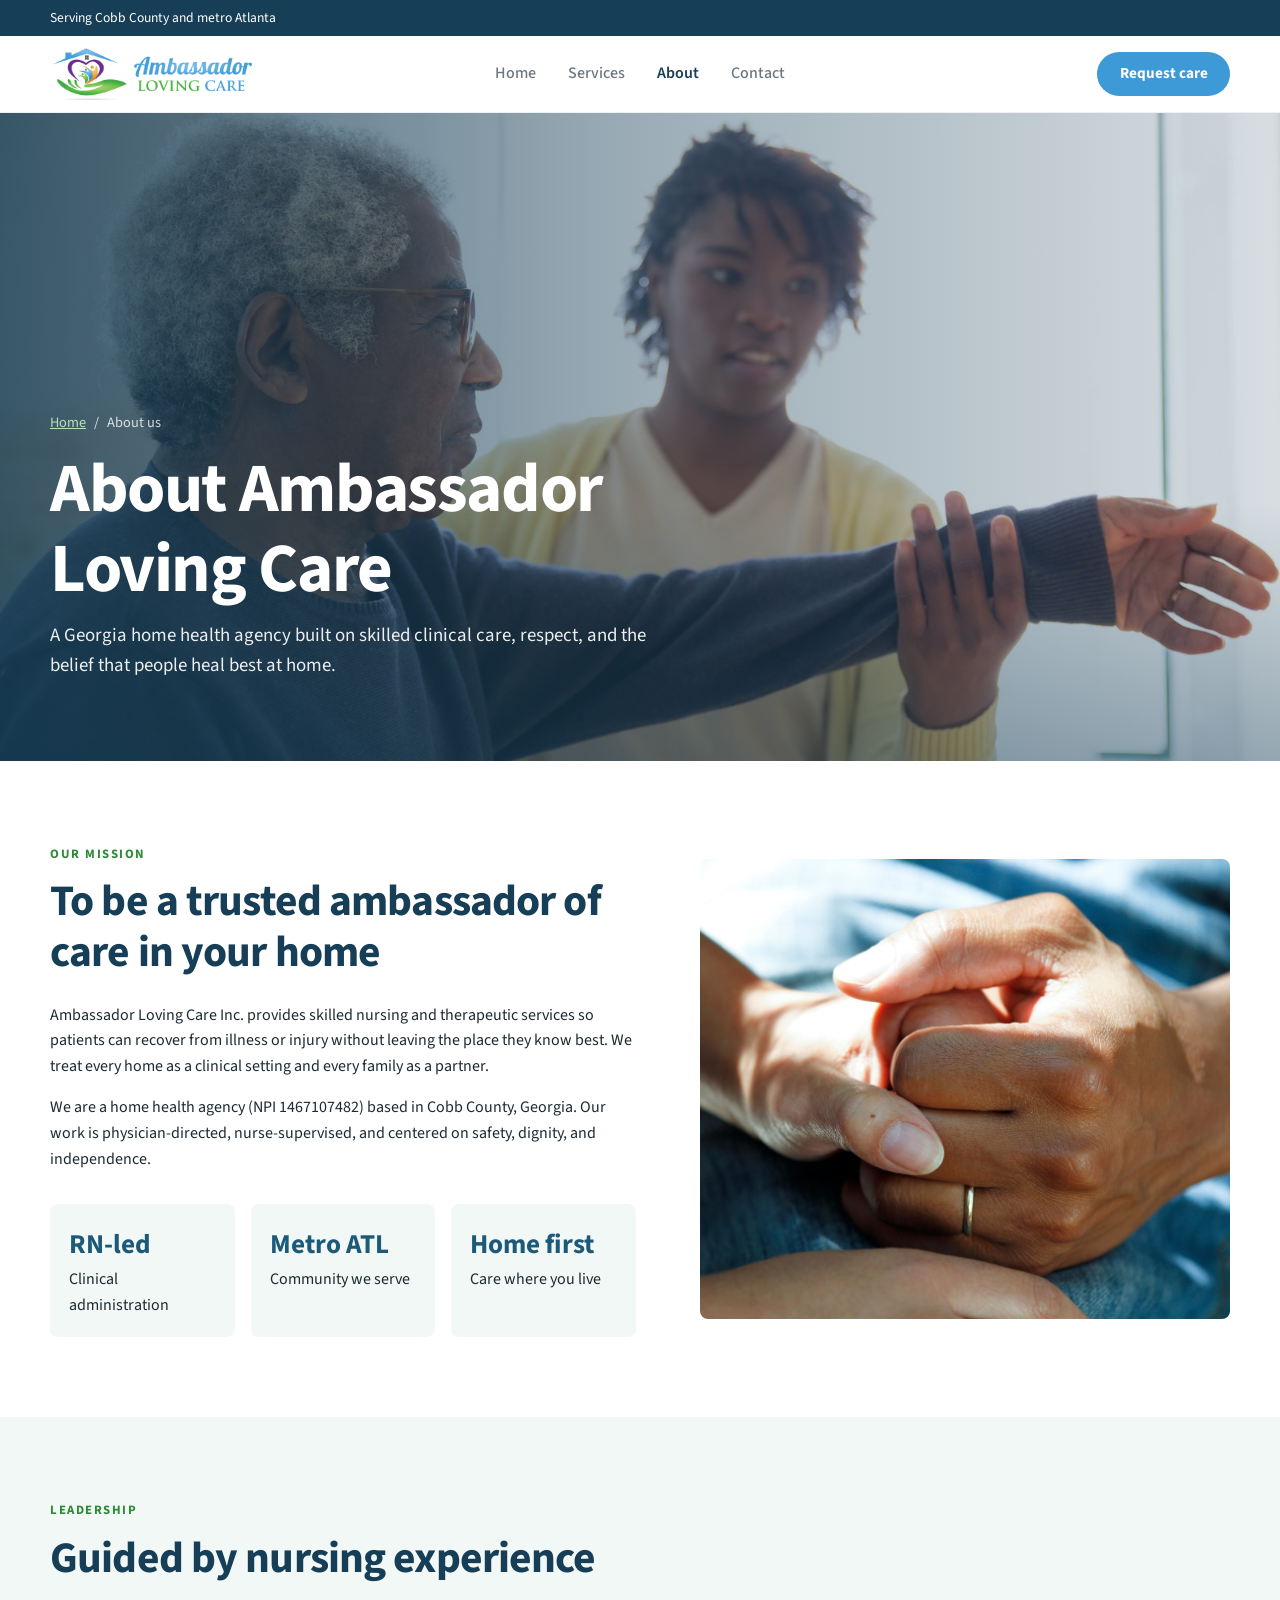
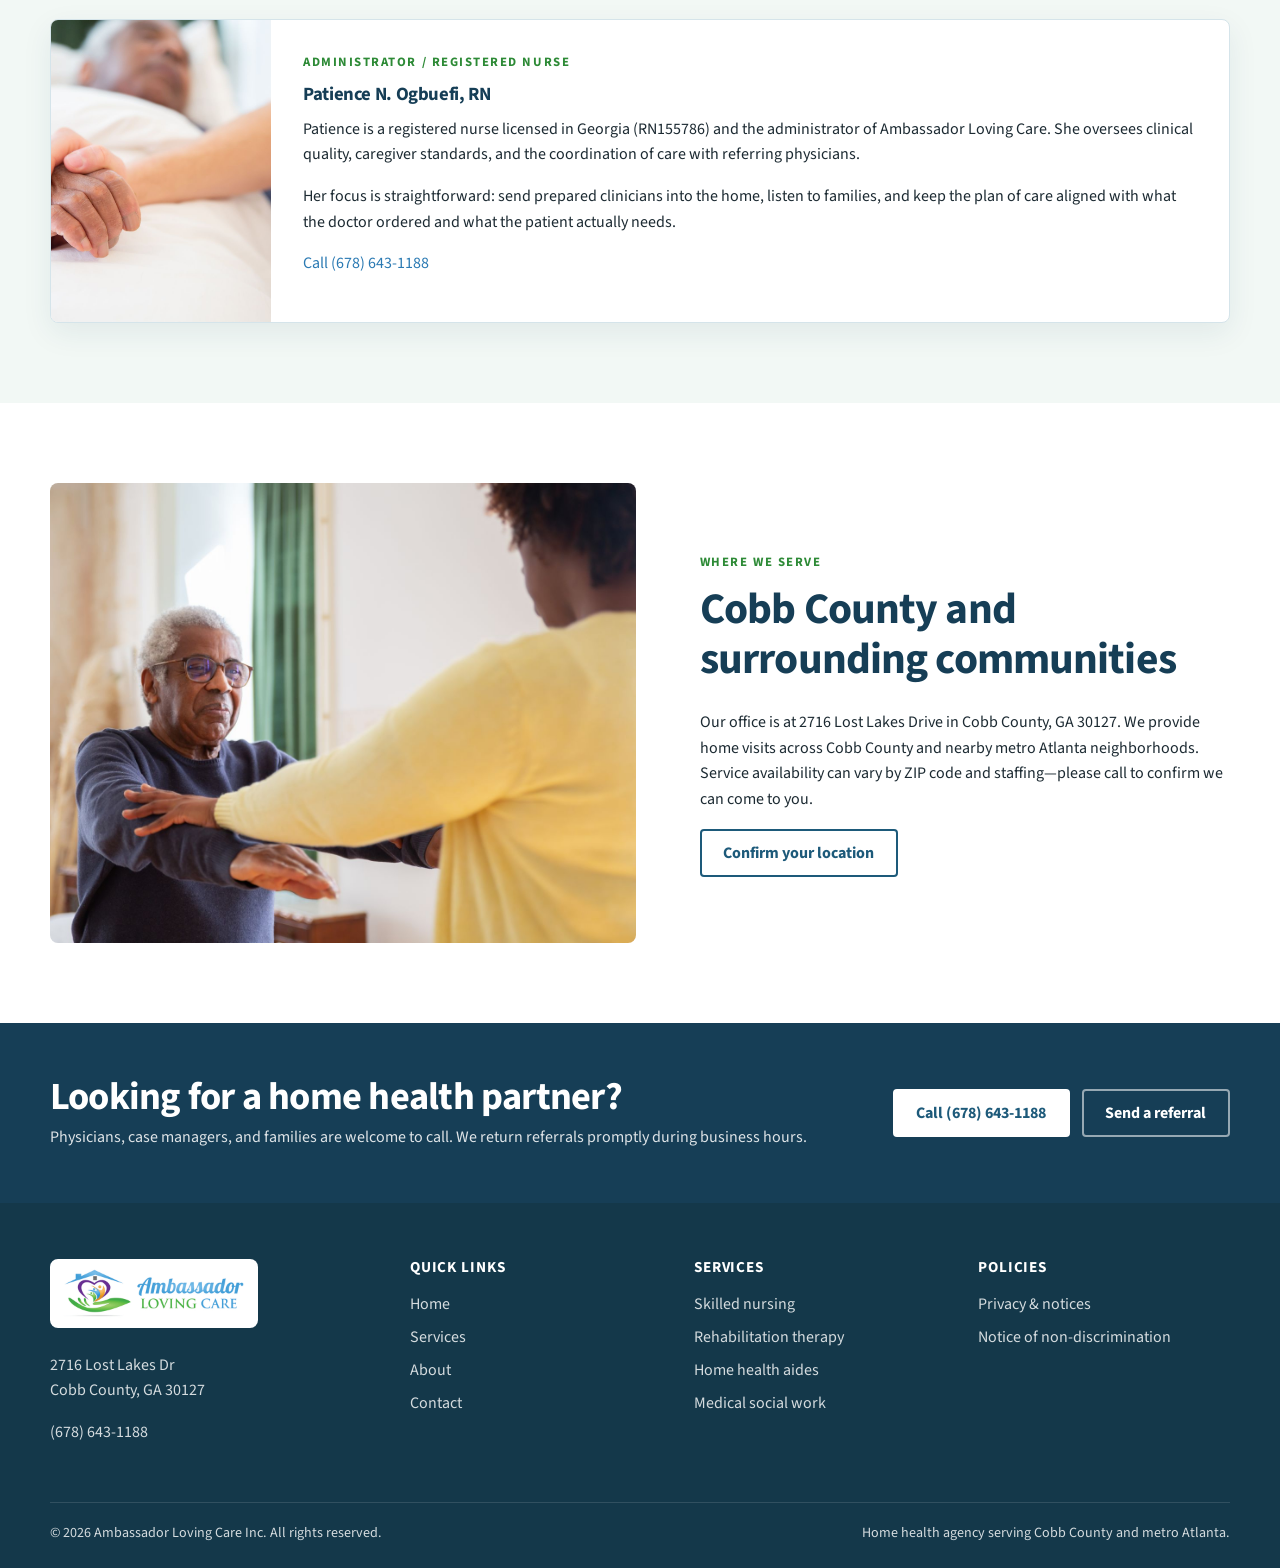
==== commit a384da6d: "copy change: :" ====
--- a/about.html
+++ b/about.html
@@ -3,8 +3,8 @@
 <head>
   <meta charset="UTF-8">
   <meta name="viewport" content="width=device-width, initial-scale=1">
-  <title>About Ambassador Loving Care | Home Health in Powder Springs, GA</title>
-  <meta name="description" content="Ambassador Loving Care Inc. is a home health agency in Powder Springs, Georgia, led by administrator Patience N. Ogbuefi, RN.">
+  <title>About Ambassador Loving Care | Home Health in Cobb County, GA</title>
+  <meta name="description" content="Ambassador Loving Care Inc. is a home health agency in Cobb County, Georgia, led by administrator Patience N. Ogbuefi, RN.">
   <link rel="icon" href="assets/favicon.png" type="image/png">
   <link rel="preconnect" href="https://fonts.googleapis.com">
   <link rel="preconnect" href="https://fonts.gstatic.com" crossorigin>
@@ -15,7 +15,7 @@
   <a class="skip-link" href="#main">Skip to main content</a>
   <div class="utility-bar">
     <div class="container">
-      <span>Serving Powder Springs and metro Atlanta</span>
+      <span>Serving Cobb County and metro Atlanta</span>
     </div>
   </div>
   <header class="site-header">
@@ -69,7 +69,7 @@
           <p class="eyebrow">Our mission</p>
           <h2>To be a trusted ambassador of care in your home</h2>
           <p>Ambassador Loving Care Inc. provides skilled nursing and therapeutic services so patients can recover from illness or injury without leaving the place they know best. We treat every home as a clinical setting and every family as a partner.</p>
-          <p>We are a home health agency (NPI 1467107482) based in Powder Springs, Georgia. Our work is physician-directed, nurse-supervised, and centered on safety, dignity, and independence.</p>
+          <p>We are a home health agency (NPI 1467107482) based in Cobb County, Georgia. Our work is physician-directed, nurse-supervised, and centered on safety, dignity, and independence.</p>
           <div class="stat-row">
             <div class="stat"><strong>RN-led</strong> Clinical administration</div>
             <div class="stat"><strong>Metro ATL</strong> Community we serve</div>
@@ -104,8 +104,8 @@
         <img src="assets/images/aide.jpg" alt="Staying independent at home with support">
         <div class="split-copy">
           <p class="eyebrow">Where we serve</p>
-          <h2>Powder Springs and surrounding communities</h2>
-          <p>Our office is at 2716 Lost Lakes Drive, Powder Springs, GA 30127. We provide home visits across Cobb County and nearby metro Atlanta neighborhoods. Service availability can vary by ZIP code and staffing—please call to confirm we can come to you.</p>
+          <h2>Cobb County and surrounding communities</h2>
+          <p>Our office is at 2716 Lost Lakes Drive in Cobb County, GA 30127. We provide home visits across Cobb County and nearby metro Atlanta neighborhoods. Service availability can vary by ZIP code and staffing—please call to confirm we can come to you.</p>
           <a class="btn btn-outline" href="contact.html">Confirm your location</a>
         </div>
       </div>
@@ -132,8 +132,8 @@
           <a class="footer-logo" href="index.html">
             <img src="assets/logo.png" alt="Ambassador Loving Care">
           </a>
-          <p style="margin-top:1rem">2716 Lost Lakes Dr<br>Powder Springs, GA 30127</p>
-          <p><a href="tel:+16786431188">(678) 643-1188</a><br>Fax: (678) 239-4373</p>
+          <p style="margin-top:1rem">2716 Lost Lakes Dr<br>Cobb County, GA 30127</p>
+          <p><a href="tel:+16786431188">(678) 643-1188</a></p>
         </div>
         <div>
           <h3>Quick links</h3>
@@ -158,13 +158,12 @@
           <ul>
             <li><a href="privacy.html">Privacy &amp; notices</a></li>
             <li><a href="privacy.html#nondiscrimination">Notice of non-discrimination</a></li>
-            <li>NPI 1467107482</li>
           </ul>
         </div>
       </div>
       <div class="footer-bottom">
         <span>© 2026 Ambassador Loving Care Inc. All rights reserved.</span>
-        <span>Home health agency serving metro Atlanta.</span>
+        <span>Home health agency serving Cobb County and metro Atlanta.</span>
       </div>
     </div>
   </footer>
--- a/css/styles.css
+++ b/css/styles.css
@@ -355,16 +355,17 @@
   font-size: 0.95rem;
 }
 
-/* Hero — homepage contained split */
+/* Hero — homepage copy positioned in the photo's negative space */
 .hero-wrap {
   background: #fff;
   padding: 1.15rem 0 0.35rem;
 }
 
 .hero-split {
-  display: grid;
-  grid-template-columns: 1fr 1.05fr;
-  min-height: 540px;
+  position: relative;
+  display: flex;
+  align-items: center;
+  min-height: 520px;
   background: #f3f5f7;
   color: var(--ink);
   overflow: hidden;
@@ -372,8 +373,12 @@
 }
 
 .hero-split .hero-copy {
+  position: relative;
+  z-index: 2;
   display: flex;
   align-items: center;
+  width: 52%;
+  min-height: 520px;
   padding: 3.5rem 2.5rem 3.5rem 3.4rem;
 }
 
@@ -422,21 +427,31 @@
 }
 
 .hero-split .hero-media {
-  position: relative;
-  min-height: 540px;
+  position: absolute;
+  inset: 0;
   margin: 0;
-  height: 100%;
 }
 
 .hero-split .hero-media::after {
-  display: none;
+  content: "";
+  position: absolute;
+  inset: 0;
+  background: linear-gradient(
+    90deg,
+    rgba(243, 245, 247, 0.99) 0%,
+    rgba(243, 245, 247, 0.95) 34%,
+    rgba(243, 245, 247, 0.7) 47%,
+    rgba(243, 245, 247, 0.08) 68%,
+    transparent 82%
+  );
 }
 
 .hero-split .hero-media img {
-  width: 100%;
+  width: 125%;
+  max-width: none;
   height: 100%;
   object-fit: cover;
-  object-position: center 18%;
+  object-position: center 24%;
 }
 
 /* Inner-page photo banner */
@@ -1110,20 +1125,35 @@
   }
 
   .hero-split {
+    display: grid;
     grid-template-columns: 1fr;
     min-height: 0;
     border-radius: 22px;
   }
 
   .hero-split .hero-copy {
+    position: relative;
     order: 2;
     justify-content: flex-start;
+    width: 100%;
+    min-height: 0;
     padding: 1.75rem 1.35rem 2rem;
   }
 
   .hero-split .hero-media {
+    position: relative;
+    inset: auto;
     order: 1;
     min-height: 280px;
+  }
+
+  .hero-split .hero-media::after {
+    display: none;
+  }
+
+  .hero-split .hero-media img {
+    width: 100%;
+    object-position: center 18%;
   }
 
   .hero-wrap {
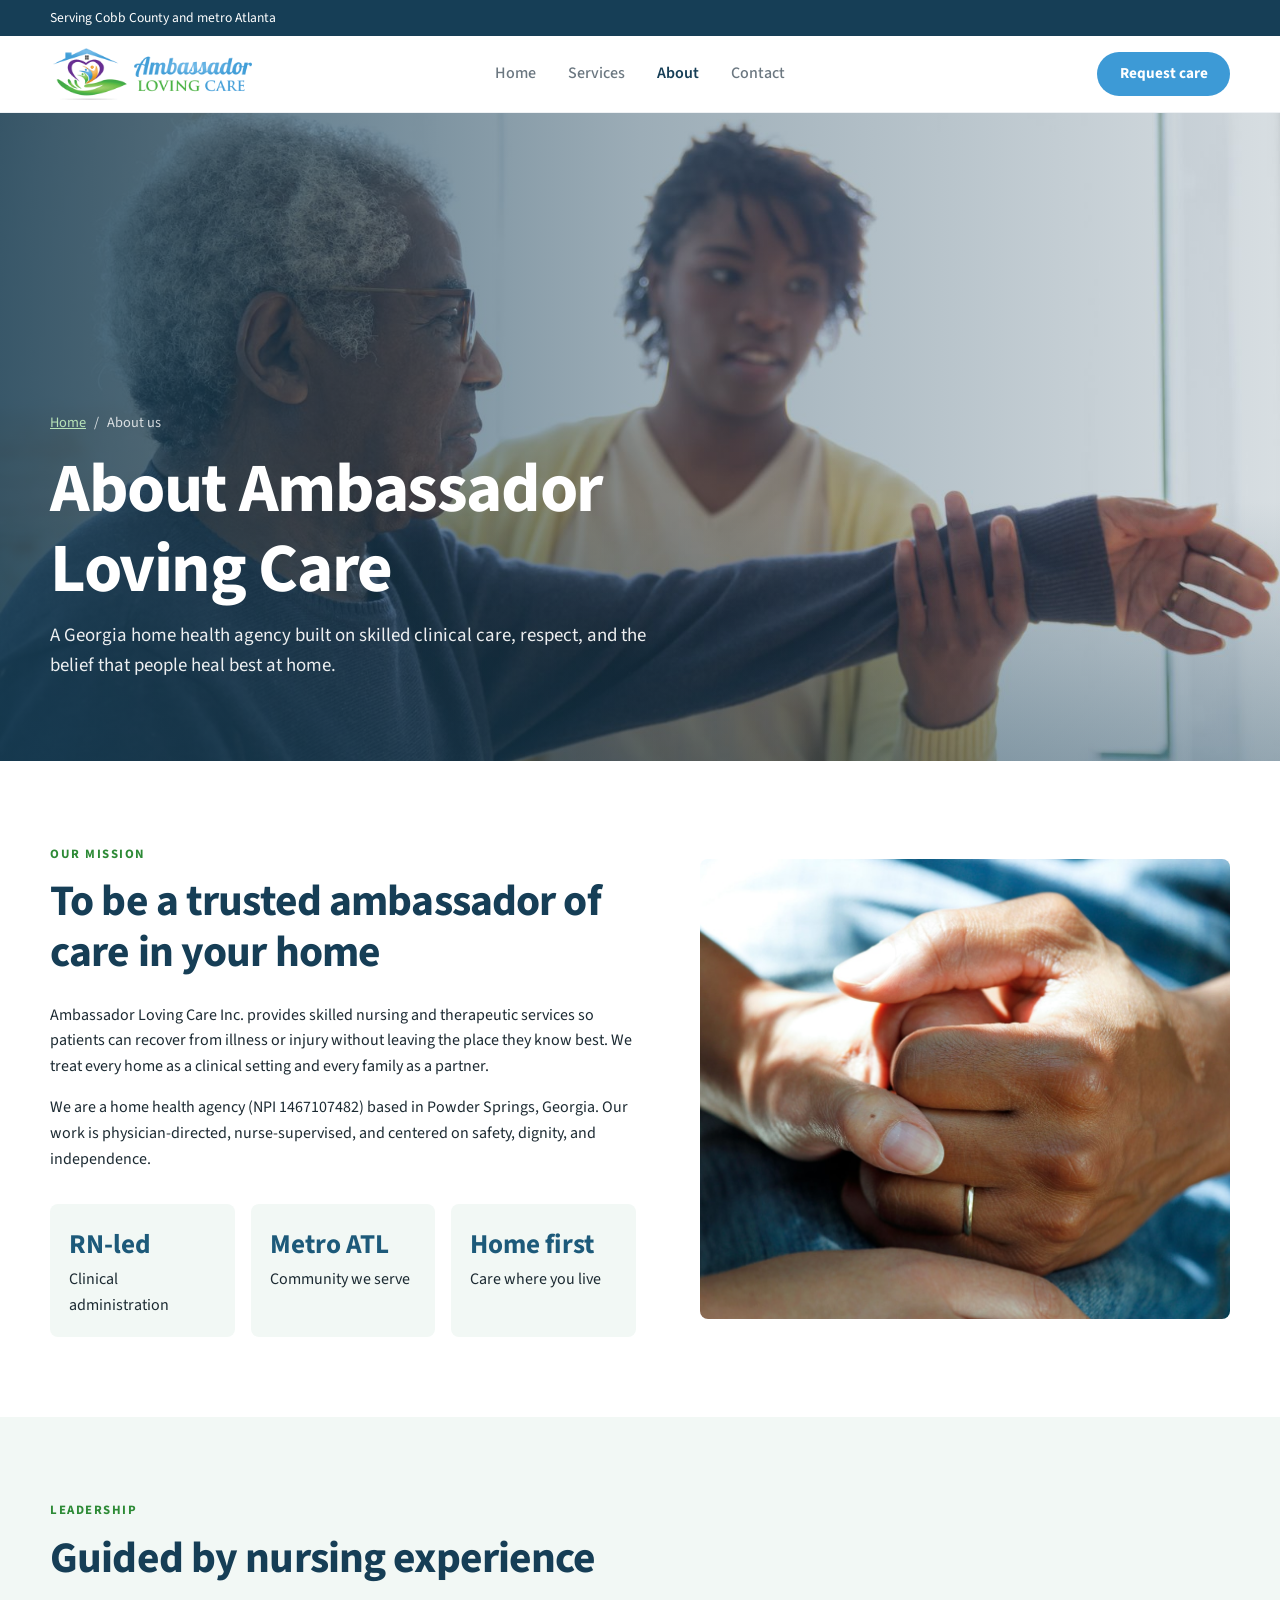
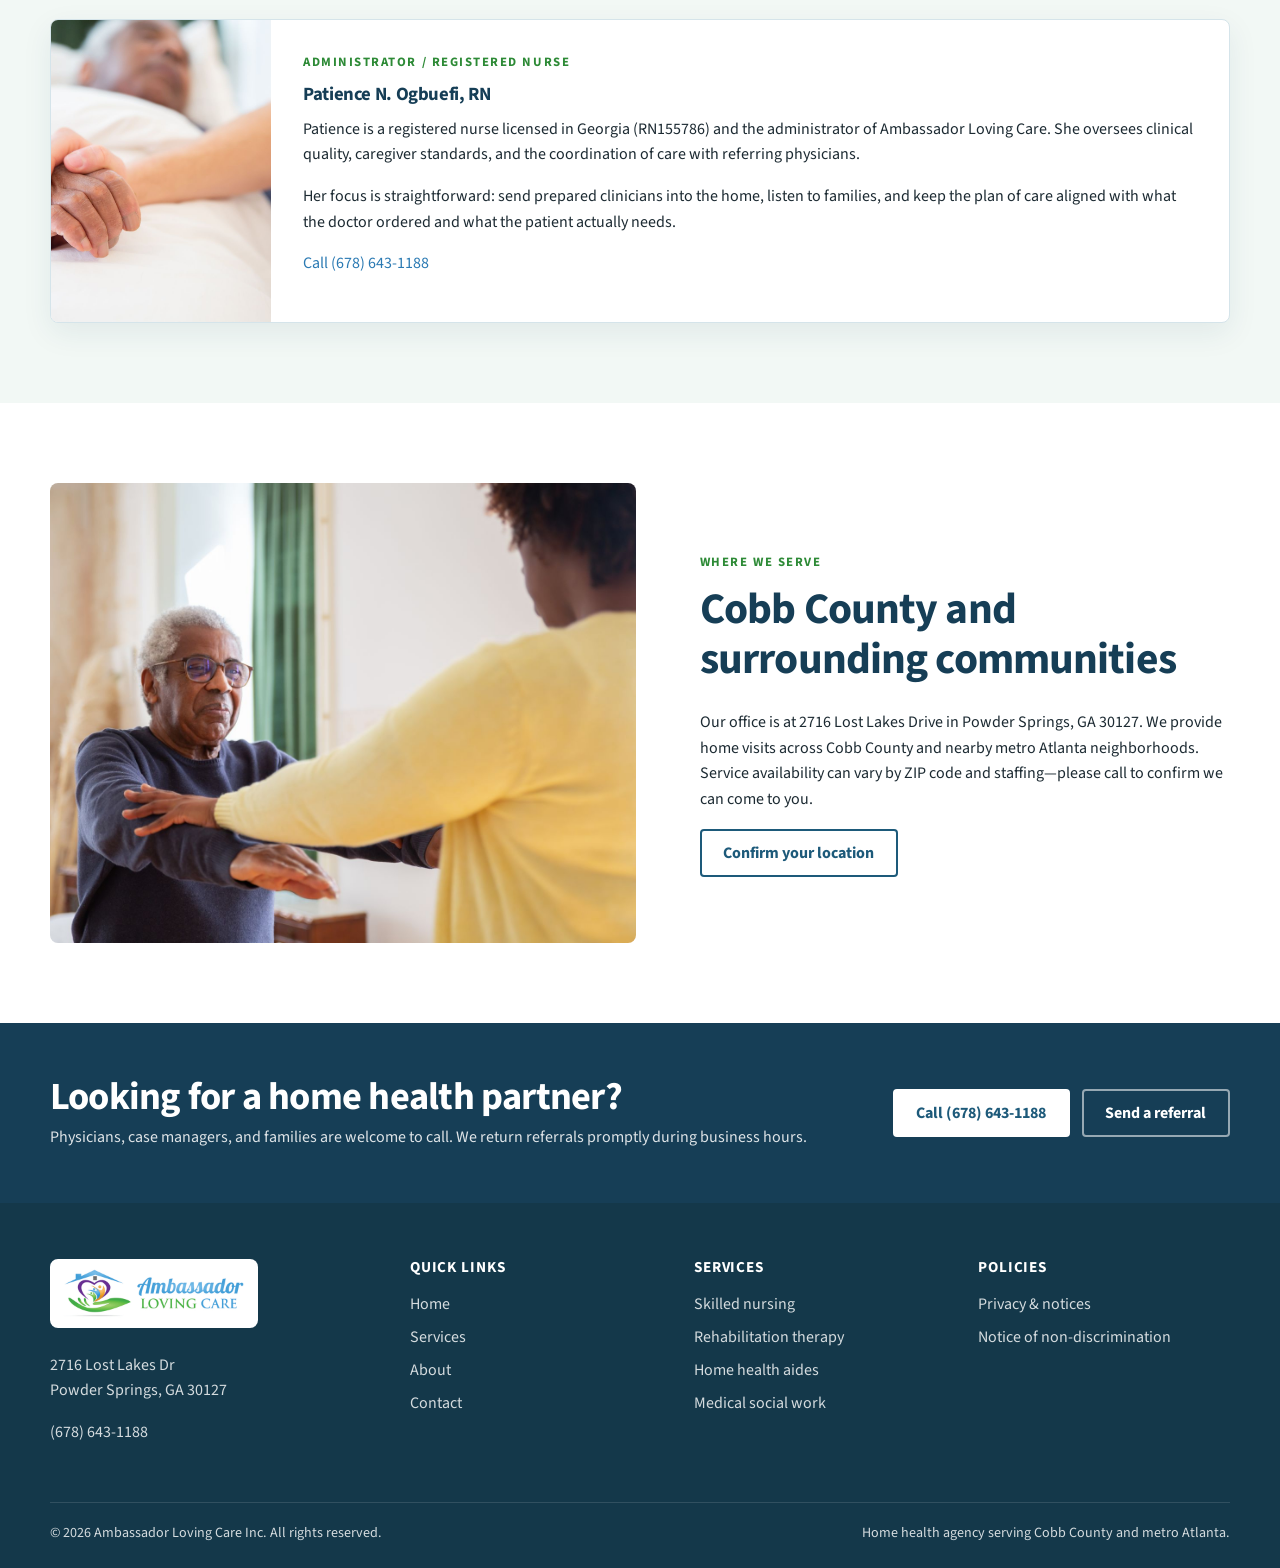
==== commit 43545011: "copy change" ====
--- a/about.html
+++ b/about.html
@@ -4,7 +4,7 @@
   <meta charset="UTF-8">
   <meta name="viewport" content="width=device-width, initial-scale=1">
   <title>About Ambassador Loving Care | Home Health in Cobb County, GA</title>
-  <meta name="description" content="Ambassador Loving Care Inc. is a home health agency in Cobb County, Georgia, led by administrator Patience N. Ogbuefi, RN.">
+  <meta name="description" content="Ambassador Loving Care Inc. is a home health agency based in Powder Springs, Georgia, serving Cobb County and metro Atlanta.">
   <link rel="icon" href="assets/favicon.png" type="image/png">
   <link rel="preconnect" href="https://fonts.googleapis.com">
   <link rel="preconnect" href="https://fonts.gstatic.com" crossorigin>
@@ -69,7 +69,7 @@
           <p class="eyebrow">Our mission</p>
           <h2>To be a trusted ambassador of care in your home</h2>
           <p>Ambassador Loving Care Inc. provides skilled nursing and therapeutic services so patients can recover from illness or injury without leaving the place they know best. We treat every home as a clinical setting and every family as a partner.</p>
-          <p>We are a home health agency (NPI 1467107482) based in Cobb County, Georgia. Our work is physician-directed, nurse-supervised, and centered on safety, dignity, and independence.</p>
+          <p>We are a home health agency (NPI 1467107482) based in Powder Springs, Georgia. Our work is physician-directed, nurse-supervised, and centered on safety, dignity, and independence.</p>
           <div class="stat-row">
             <div class="stat"><strong>RN-led</strong> Clinical administration</div>
             <div class="stat"><strong>Metro ATL</strong> Community we serve</div>
@@ -105,7 +105,7 @@
         <div class="split-copy">
           <p class="eyebrow">Where we serve</p>
           <h2>Cobb County and surrounding communities</h2>
-          <p>Our office is at 2716 Lost Lakes Drive in Cobb County, GA 30127. We provide home visits across Cobb County and nearby metro Atlanta neighborhoods. Service availability can vary by ZIP code and staffing—please call to confirm we can come to you.</p>
+          <p>Our office is at 2716 Lost Lakes Drive in Powder Springs, GA 30127. We provide home visits across Cobb County and nearby metro Atlanta neighborhoods. Service availability can vary by ZIP code and staffing—please call to confirm we can come to you.</p>
           <a class="btn btn-outline" href="contact.html">Confirm your location</a>
         </div>
       </div>
@@ -132,7 +132,7 @@
           <a class="footer-logo" href="index.html">
             <img src="assets/logo.png" alt="Ambassador Loving Care">
           </a>
-          <p style="margin-top:1rem">2716 Lost Lakes Dr<br>Cobb County, GA 30127</p>
+          <p style="margin-top:1rem">2716 Lost Lakes Dr<br>Powder Springs, GA 30127</p>
           <p><a href="tel:+16786431188">(678) 643-1188</a></p>
         </div>
         <div>
--- a/css/styles.css
+++ b/css/styles.css
@@ -938,6 +938,22 @@
   resize: vertical;
 }
 
+.botcheck {
+  display: none;
+}
+
+.form-privacy {
+  margin: 0.55rem 0 0;
+  color: var(--muted);
+  font-size: 0.86rem;
+  line-height: 1.45;
+}
+
+.form-grid button:disabled {
+  cursor: wait;
+  opacity: 0.72;
+}
+
 .form-card {
   background: #fff;
   border: 1px solid var(--line);
@@ -975,6 +991,12 @@
   padding: 1rem 1.1rem;
   border-radius: 6px;
   margin-bottom: 1rem;
+}
+
+.success-msg.error {
+  background: #fff1f0;
+  border-color: #f1b6b0;
+  color: #8f2420;
 }
 
 .map-wrap iframe {
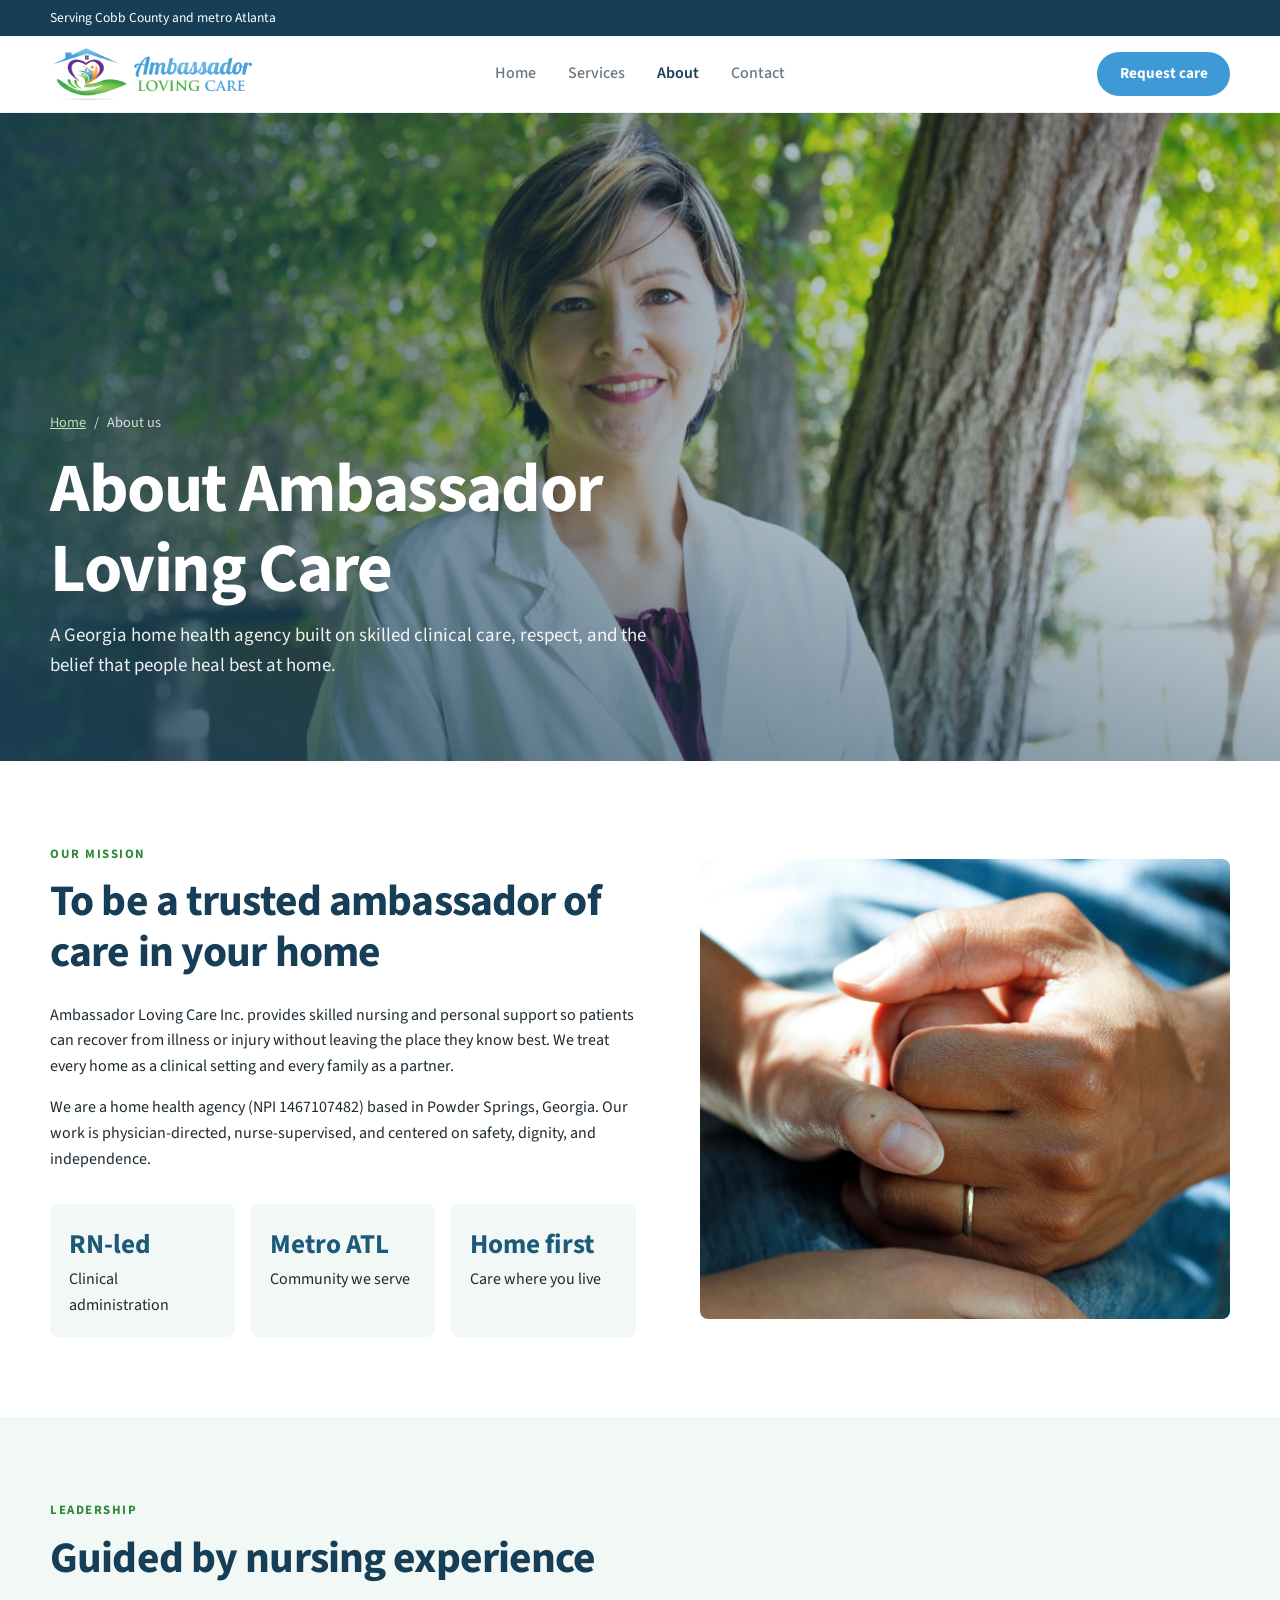
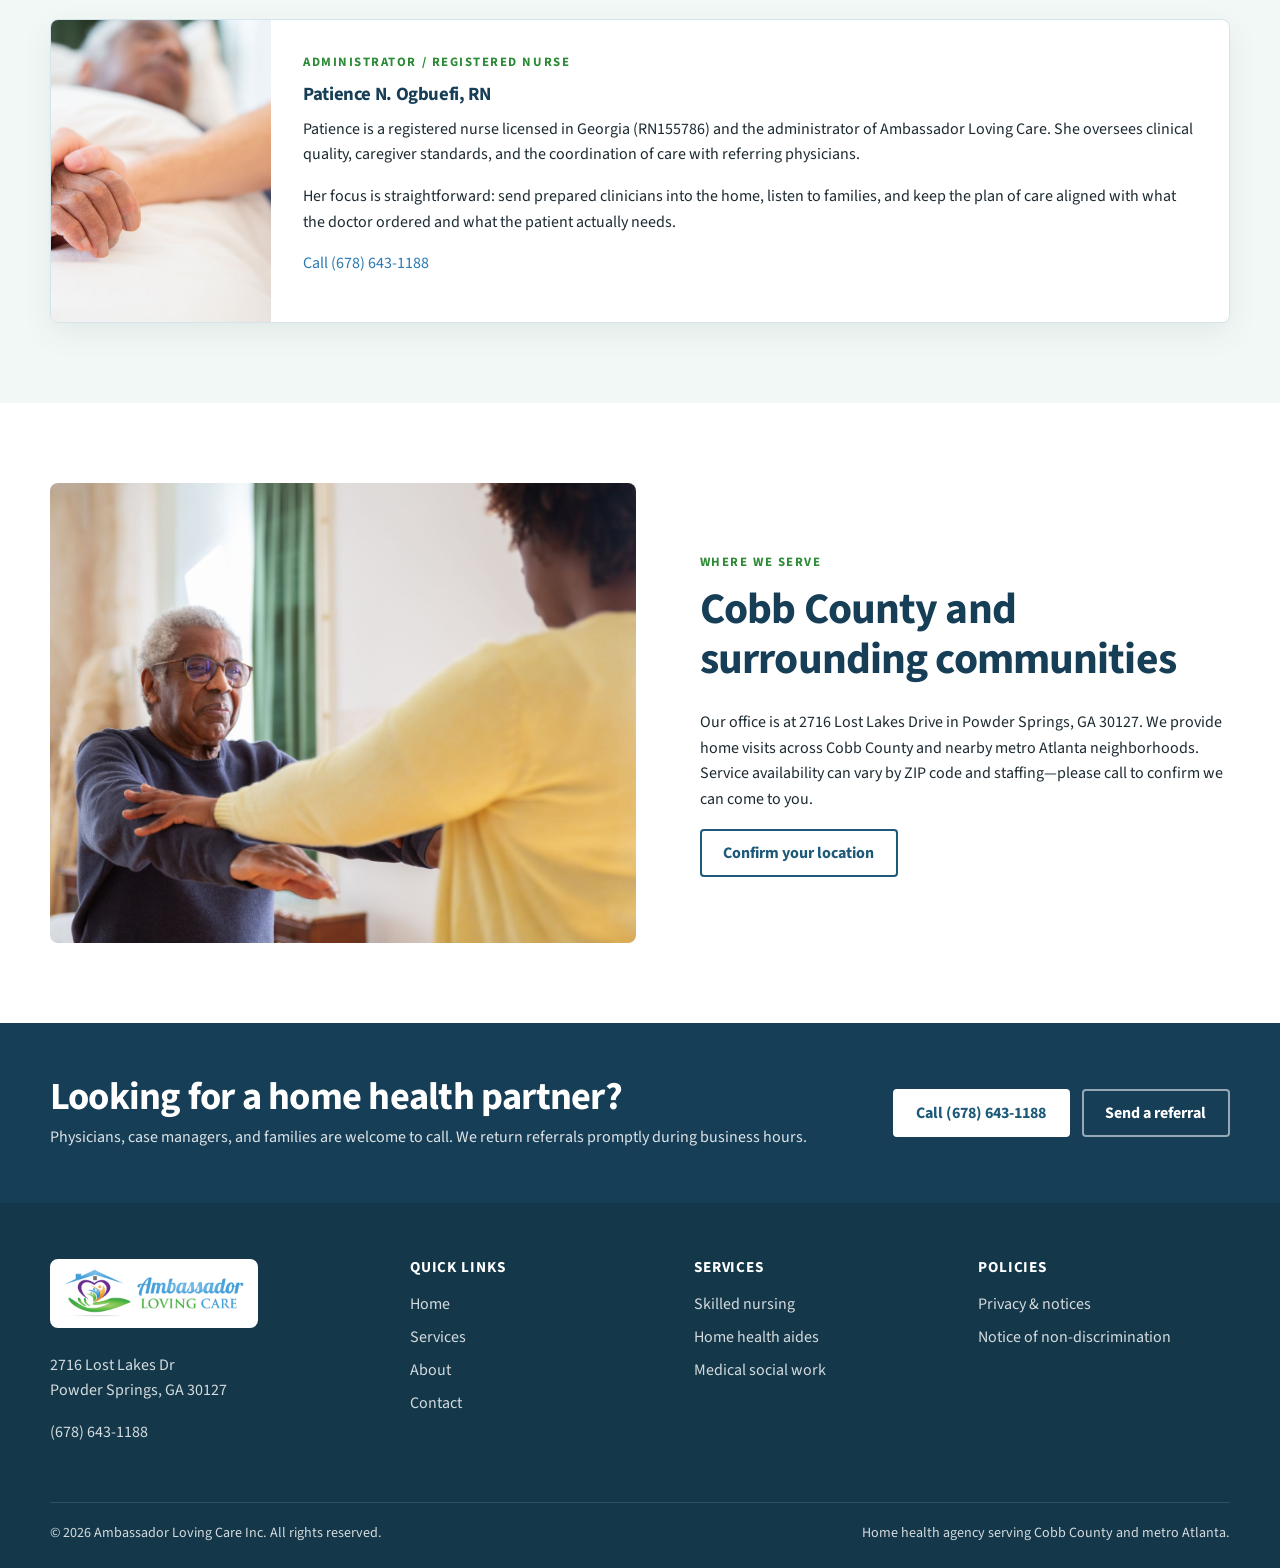
==== commit 5a5f288d: "remove refs to therapy" ====
--- a/about.html
+++ b/about.html
@@ -48,7 +48,7 @@
   <main id="main">
     <section class="hero page-hero">
       <div class="hero-media">
-        <img src="assets/images/pt.jpg" alt="In-home therapy with an older adult">
+        <img src="assets/images/caregiver.jpg" alt="A home health nurse ready to support a patient">
       </div>
       <div class="container">
         <div class="hero-content">
@@ -68,7 +68,7 @@
         <div class="split-copy">
           <p class="eyebrow">Our mission</p>
           <h2>To be a trusted ambassador of care in your home</h2>
-          <p>Ambassador Loving Care Inc. provides skilled nursing and therapeutic services so patients can recover from illness or injury without leaving the place they know best. We treat every home as a clinical setting and every family as a partner.</p>
+          <p>Ambassador Loving Care Inc. provides skilled nursing and personal support so patients can recover from illness or injury without leaving the place they know best. We treat every home as a clinical setting and every family as a partner.</p>
           <p>We are a home health agency (NPI 1467107482) based in Powder Springs, Georgia. Our work is physician-directed, nurse-supervised, and centered on safety, dignity, and independence.</p>
           <div class="stat-row">
             <div class="stat"><strong>RN-led</strong> Clinical administration</div>
@@ -148,7 +148,6 @@
           <h3>Services</h3>
           <ul>
             <li><a href="services.html#skilled">Skilled nursing</a></li>
-            <li><a href="services.html#therapy">Rehabilitation therapy</a></li>
             <li><a href="services.html#support">Home health aides</a></li>
             <li><a href="services.html#social">Medical social work</a></li>
           </ul>
--- a/css/styles.css
+++ b/css/styles.css
@@ -683,7 +683,7 @@
 
 .program-grid {
   display: grid;
-  grid-template-columns: repeat(3, 1fr);
+  grid-template-columns: repeat(2, 1fr);
   gap: 1.25rem;
 }
 
